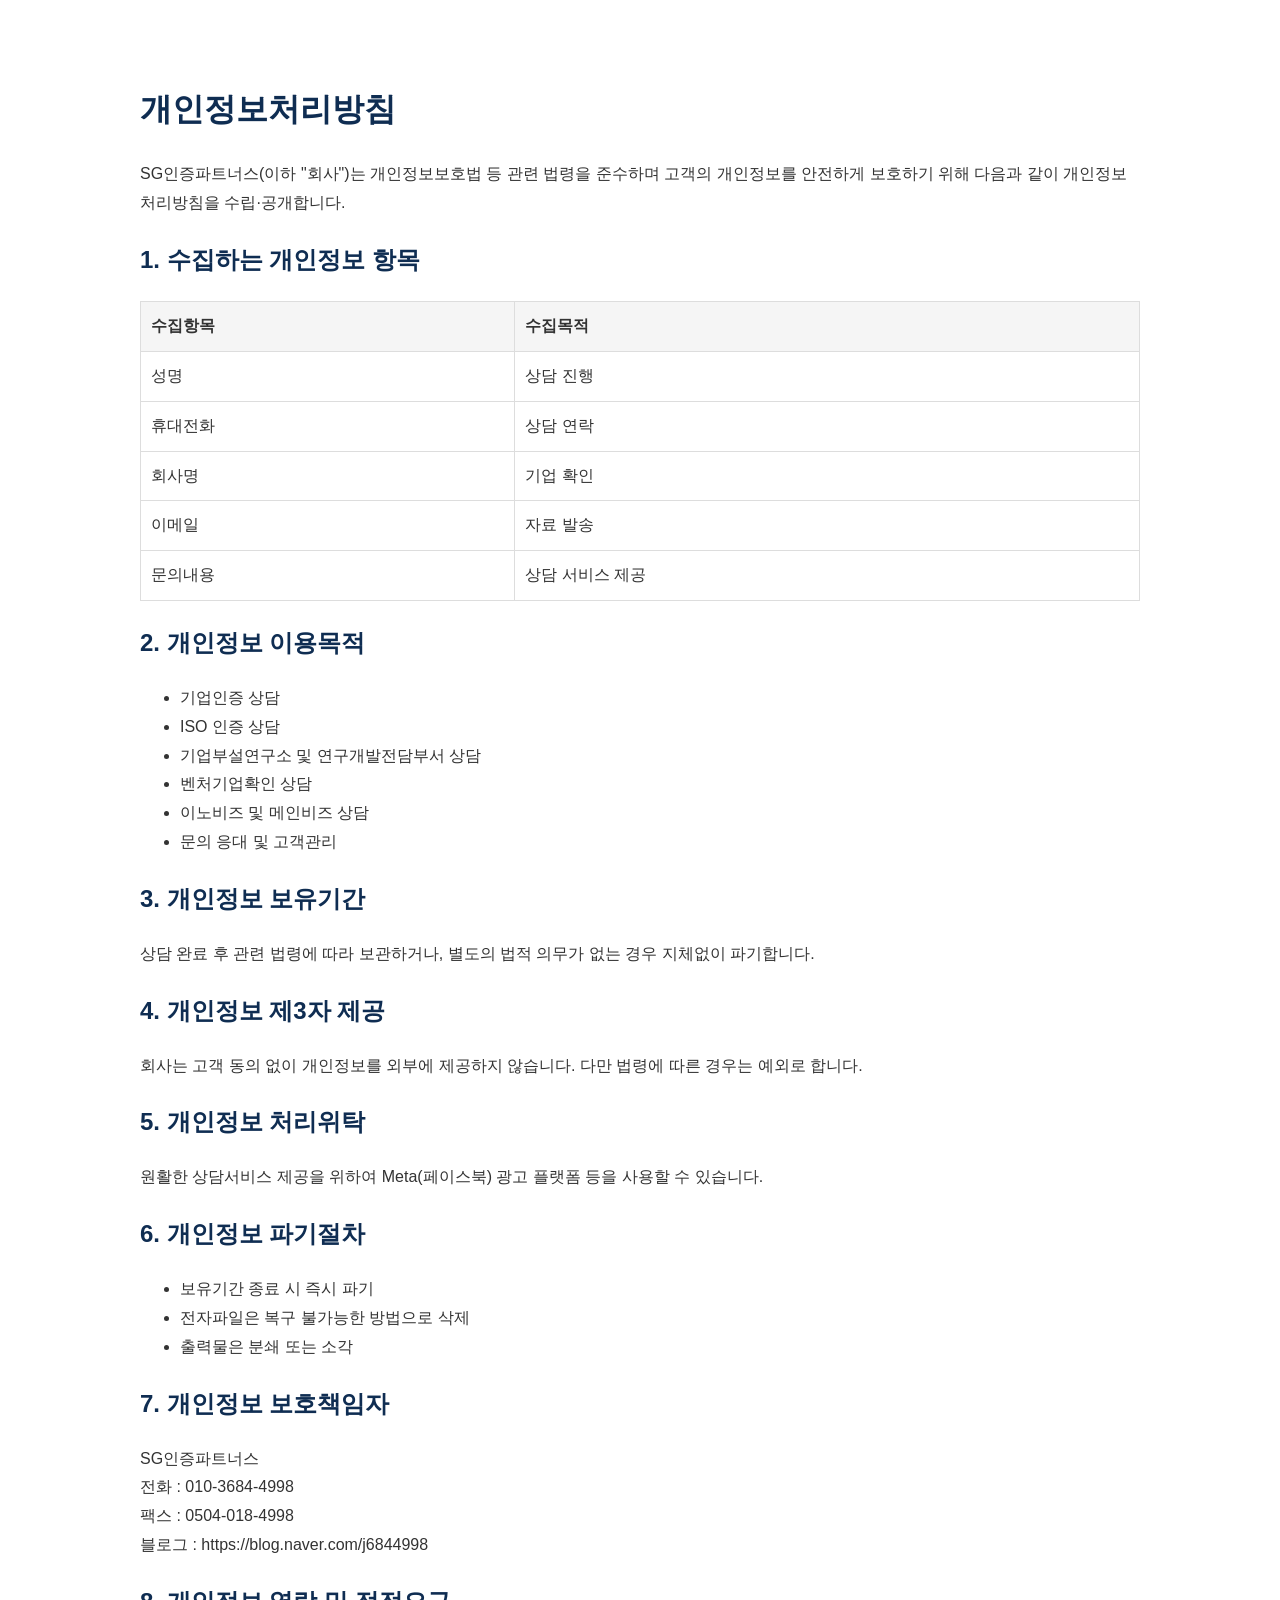
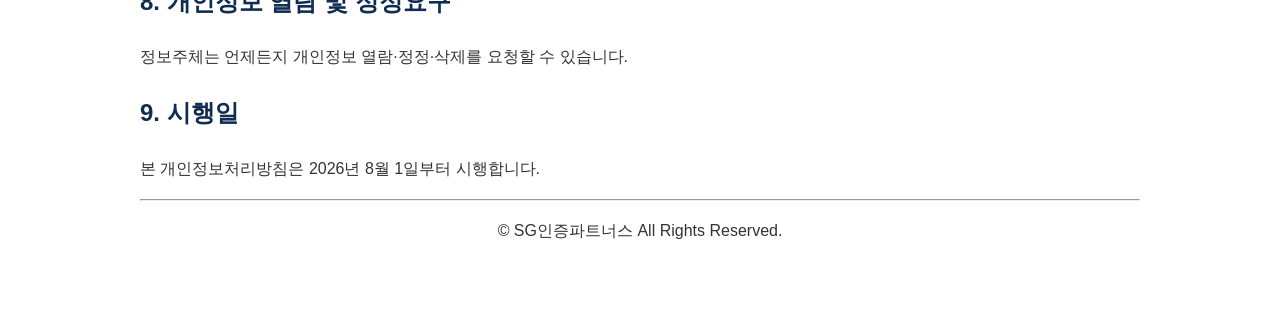
==== privacy.html @ 918ee55e "Add privacy policy page This file outlines the privacy policy of SG인증파트너스, detailing the collection," ====
<!DOCTYPE html>
<html lang="ko">
<head>
<meta charset="UTF-8">
<meta name="viewport" content="width=device-width, initial-scale=1.0">
<title>개인정보처리방침 | SG인증파트너스</title>
<style>
body{
font-family:'Pretendard','Noto Sans KR',sans-serif;
max-width:1000px;
margin:40px auto;
padding:20px;
line-height:1.8;
color:#333;
}
h1,h2{
color:#0F2D52;
}
table{
width:100%;
border-collapse:collapse;
margin:20px 0;
}
table,th,td{
border:1px solid #ddd;
}
th,td{
padding:10px;
text-align:left;
}
th{
background:#f5f5f5;
}
</style>
</head>

<body>

<h1>개인정보처리방침</h1>

<p>SG인증파트너스(이하 "회사")는 개인정보보호법 등 관련 법령을 준수하며 고객의 개인정보를 안전하게 보호하기 위해 다음과 같이 개인정보처리방침을 수립·공개합니다.</p>

<h2>1. 수집하는 개인정보 항목</h2>

<table>
<tr>
<th>수집항목</th>
<th>수집목적</th>
</tr>

<tr>
<td>성명</td>
<td>상담 진행</td>
</tr>

<tr>
<td>휴대전화</td>
<td>상담 연락</td>
</tr>

<tr>
<td>회사명</td>
<td>기업 확인</td>
</tr>

<tr>
<td>이메일</td>
<td>자료 발송</td>
</tr>

<tr>
<td>문의내용</td>
<td>상담 서비스 제공</td>
</tr>

</table>

<h2>2. 개인정보 이용목적</h2>

<ul>
<li>기업인증 상담</li>
<li>ISO 인증 상담</li>
<li>기업부설연구소 및 연구개발전담부서 상담</li>
<li>벤처기업확인 상담</li>
<li>이노비즈 및 메인비즈 상담</li>
<li>문의 응대 및 고객관리</li>
</ul>

<h2>3. 개인정보 보유기간</h2>

<p>
상담 완료 후 관련 법령에 따라 보관하거나,
별도의 법적 의무가 없는 경우 지체없이 파기합니다.
</p>

<h2>4. 개인정보 제3자 제공</h2>

<p>
회사는 고객 동의 없이 개인정보를 외부에 제공하지 않습니다.
다만 법령에 따른 경우는 예외로 합니다.
</p>

<h2>5. 개인정보 처리위탁</h2>

<p>
원활한 상담서비스 제공을 위하여 Meta(페이스북) 광고 플랫폼 등을 사용할 수 있습니다.
</p>

<h2>6. 개인정보 파기절차</h2>

<ul>
<li>보유기간 종료 시 즉시 파기</li>
<li>전자파일은 복구 불가능한 방법으로 삭제</li>
<li>출력물은 분쇄 또는 소각</li>
</ul>

<h2>7. 개인정보 보호책임자</h2>

<p>

SG인증파트너스<br>
전화 : 010-3684-4998<br>
팩스 : 0504-018-4998<br>
블로그 : https://blog.naver.com/j6844998

</p>

<h2>8. 개인정보 열람 및 정정요구</h2>

<p>
정보주체는 언제든지 개인정보 열람·정정·삭제를 요청할 수 있습니다.
</p>

<h2>9. 시행일</h2>

<p>
본 개인정보처리방침은 2026년 8월 1일부터 시행합니다.
</p>

<hr>

<p style="text-align:center;">
© SG인증파트너스 All Rights Reserved.
</p>

</body>
</html>
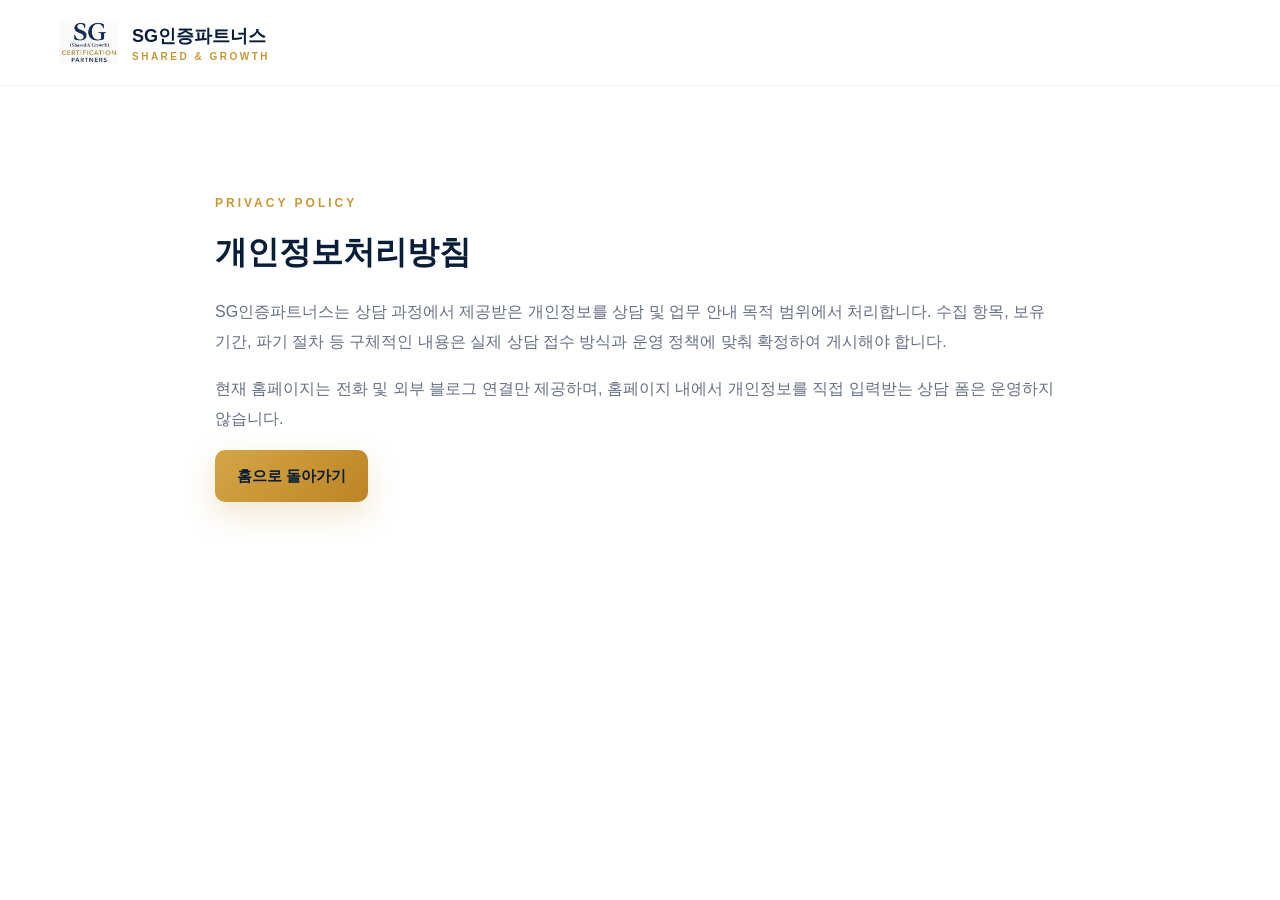
==== commit 66e3c14a: "Add files via upload" ====
--- a/privacy.html
+++ b/privacy.html
@@ -1,147 +1 @@
-<!DOCTYPE html>
-<html lang="ko">
-<head>
-<meta charset="UTF-8">
-<meta name="viewport" content="width=device-width, initial-scale=1.0">
-<title>개인정보처리방침 | SG인증파트너스</title>
-<style>
-body{
-font-family:'Pretendard','Noto Sans KR',sans-serif;
-max-width:1000px;
-margin:40px auto;
-padding:20px;
-line-height:1.8;
-color:#333;
-}
-h1,h2{
-color:#0F2D52;
-}
-table{
-width:100%;
-border-collapse:collapse;
-margin:20px 0;
-}
-table,th,td{
-border:1px solid #ddd;
-}
-th,td{
-padding:10px;
-text-align:left;
-}
-th{
-background:#f5f5f5;
-}
-</style>
-</head>
-
-<body>
-
-<h1>개인정보처리방침</h1>
-
-<p>SG인증파트너스(이하 "회사")는 개인정보보호법 등 관련 법령을 준수하며 고객의 개인정보를 안전하게 보호하기 위해 다음과 같이 개인정보처리방침을 수립·공개합니다.</p>
-
-<h2>1. 수집하는 개인정보 항목</h2>
-
-<table>
-<tr>
-<th>수집항목</th>
-<th>수집목적</th>
-</tr>
-
-<tr>
-<td>성명</td>
-<td>상담 진행</td>
-</tr>
-
-<tr>
-<td>휴대전화</td>
-<td>상담 연락</td>
-</tr>
-
-<tr>
-<td>회사명</td>
-<td>기업 확인</td>
-</tr>
-
-<tr>
-<td>이메일</td>
-<td>자료 발송</td>
-</tr>
-
-<tr>
-<td>문의내용</td>
-<td>상담 서비스 제공</td>
-</tr>
-
-</table>
-
-<h2>2. 개인정보 이용목적</h2>
-
-<ul>
-<li>기업인증 상담</li>
-<li>ISO 인증 상담</li>
-<li>기업부설연구소 및 연구개발전담부서 상담</li>
-<li>벤처기업확인 상담</li>
-<li>이노비즈 및 메인비즈 상담</li>
-<li>문의 응대 및 고객관리</li>
-</ul>
-
-<h2>3. 개인정보 보유기간</h2>
-
-<p>
-상담 완료 후 관련 법령에 따라 보관하거나,
-별도의 법적 의무가 없는 경우 지체없이 파기합니다.
-</p>
-
-<h2>4. 개인정보 제3자 제공</h2>
-
-<p>
-회사는 고객 동의 없이 개인정보를 외부에 제공하지 않습니다.
-다만 법령에 따른 경우는 예외로 합니다.
-</p>
-
-<h2>5. 개인정보 처리위탁</h2>
-
-<p>
-원활한 상담서비스 제공을 위하여 Meta(페이스북) 광고 플랫폼 등을 사용할 수 있습니다.
-</p>
-
-<h2>6. 개인정보 파기절차</h2>
-
-<ul>
-<li>보유기간 종료 시 즉시 파기</li>
-<li>전자파일은 복구 불가능한 방법으로 삭제</li>
-<li>출력물은 분쇄 또는 소각</li>
-</ul>
-
-<h2>7. 개인정보 보호책임자</h2>
-
-<p>
-
-SG인증파트너스<br>
-전화 : 010-3684-4998<br>
-팩스 : 0504-018-4998<br>
-블로그 : https://blog.naver.com/j6844998
-
-</p>
-
-<h2>8. 개인정보 열람 및 정정요구</h2>
-
-<p>
-정보주체는 언제든지 개인정보 열람·정정·삭제를 요청할 수 있습니다.
-</p>
-
-<h2>9. 시행일</h2>
-
-<p>
-본 개인정보처리방침은 2026년 8월 1일부터 시행합니다.
-</p>
-
-<hr>
-
-<p style="text-align:center;">
-© SG인증파트너스 All Rights Reserved.
-</p>
-
-</body>
-</html>
+<!doctype html><html lang="ko"><head><meta charset="utf-8"><meta name="viewport" content="width=device-width,initial-scale=1"><title>개인정보처리방침 | SG인증파트너스</title><link rel="stylesheet" href="assets/style.css"></head><body><header class="site-header"><div class="container nav-wrap"><a class="logo" href="index.html"><img src="assets/sg-logo.webp" alt="SG"><span><b>SG인증파트너스</b><small>SHARED &amp; GROWTH</small></span></a></div></header><main class="section"><div class="container" style="max-width:850px"><p class="eyebrow navy">PRIVACY POLICY</p><h1 style="color:#071d38">개인정보처리방침</h1><p style="line-height:1.9;color:#667085">SG인증파트너스는 상담 과정에서 제공받은 개인정보를 상담 및 업무 안내 목적 범위에서 처리합니다. 수집 항목, 보유 기간, 파기 절차 등 구체적인 내용은 실제 상담 접수 방식과 운영 정책에 맞춰 확정하여 게시해야 합니다.</p><p style="line-height:1.9;color:#667085">현재 홈페이지는 전화 및 외부 블로그 연결만 제공하며, 홈페이지 내에서 개인정보를 직접 입력받는 상담 폼은 운영하지 않습니다.</p><a class="btn gold" href="index.html">홈으로 돌아가기</a></div></main></body></html>
--- a/assets/style.css
+++ b/assets/style.css
@@ -0,0 +1,5 @@
+
+:root{--navy:#071d38;--navy2:#102f55;--gold:#c99835;--gold2:#e3bf72;--cream:#f8f4eb;--ink:#16243a;--muted:#667085;--line:#e5e9ef;--white:#fff;--shadow:0 24px 70px rgba(7,29,56,.12)}
+*{box-sizing:border-box}html{scroll-behavior:smooth}body{margin:0;font-family:"Noto Sans KR",sans-serif;color:var(--ink);background:#fff;word-break:keep-all}a{color:inherit}.container{width:min(1160px,calc(100% - 40px));margin:auto}.skip{position:absolute;left:-9999px}.skip:focus{left:10px;top:10px;z-index:999;background:#fff;padding:10px}.site-header{height:86px;background:rgba(255,255,255,.94);border-bottom:1px solid #edf0f4;position:sticky;top:0;z-index:90;backdrop-filter:blur(15px)}.nav-wrap{height:100%;display:flex;align-items:center;justify-content:space-between}.logo{display:flex;align-items:center;gap:14px;text-decoration:none}.logo img{width:58px;height:49px;object-fit:contain}.logo span{display:flex;flex-direction:column}.logo b{font-size:18px;color:var(--navy)}.logo small{font-size:10px;letter-spacing:2.5px;color:var(--gold);font-weight:800;margin-top:3px}.nav{display:flex;align-items:center;gap:32px}.nav a{text-decoration:none;font-size:15px;font-weight:700;color:#2e3a4d}.nav a:hover{color:var(--gold)}.nav .nav-cta{background:var(--navy);color:#fff;padding:14px 20px;border-radius:12px}.menu-btn{display:none;background:none;border:0;padding:5px}.menu-btn span{display:block;width:24px;height:2px;background:var(--navy);margin:5px}.hero{position:relative;overflow:hidden;background:linear-gradient(120deg,#061a34 0%,#0c2d55 58%,#173e6b 100%);color:#fff;padding:94px 0 88px}.hero:before{content:"";position:absolute;inset:0;background-image:linear-gradient(rgba(255,255,255,.035) 1px,transparent 1px),linear-gradient(90deg,rgba(255,255,255,.035) 1px,transparent 1px);background-size:52px 52px;mask-image:linear-gradient(to right,#000,transparent 80%)}.hero-glow{position:absolute;border-radius:50%;filter:blur(4px)}.hero-glow-a{width:440px;height:440px;background:rgba(201,152,53,.12);right:-120px;top:-120px}.hero-glow-b{width:260px;height:260px;background:rgba(75,132,190,.12);left:-100px;bottom:-100px}.hero-grid{position:relative;display:grid;grid-template-columns:1.18fr .82fr;gap:74px;align-items:center}.eyebrow{font-size:12px;letter-spacing:3px;font-weight:900;color:var(--gold2);margin:0 0 20px}.eyebrow.navy{color:var(--gold)}.hero h1{font-size:clamp(48px,5.4vw,76px);line-height:1.13;letter-spacing:-3px;margin:0 0 26px;font-weight:900}.hero h1 em{font-style:normal;color:#e7c477}.lead{font-size:18px;line-height:1.9;color:#d7e0eb;max-width:690px;margin:0 0 34px}.hero-actions{display:flex;gap:12px;flex-wrap:wrap}.btn{display:inline-flex;align-items:center;justify-content:center;min-height:52px;padding:0 22px;border-radius:10px;text-decoration:none;font-weight:800;font-size:15px;transition:.25s}.btn.gold{background:linear-gradient(135deg,#d5a646,#bd8424);color:#071d38;box-shadow:0 12px 30px rgba(201,152,53,.24)}.btn.gold:hover{transform:translateY(-2px)}.btn.line{border:1px solid rgba(255,255,255,.3);color:#fff}.hero-points{display:grid;grid-template-columns:repeat(3,1fr);gap:14px;margin-top:38px;padding-top:24px;border-top:1px solid rgba(255,255,255,.16)}.hero-points span{font-size:13px;color:#dce5ef}.hero-points span:before{content:"•";color:var(--gold2);margin-right:8px}.strategy-card{background:linear-gradient(160deg,rgba(255,255,255,.14),rgba(255,255,255,.08));border:1px solid rgba(255,255,255,.2);border-radius:26px;padding:32px;box-shadow:0 30px 80px rgba(0,0,0,.22);backdrop-filter:blur(12px)}.card-top span{display:block;font-size:11px;letter-spacing:2.5px;color:var(--gold2);font-weight:900}.card-top b{display:block;font-size:25px;margin-top:12px}.map-steps{margin-top:25px;display:grid;gap:12px}.map-steps>div{display:flex;gap:15px;align-items:center;background:rgba(255,255,255,.095);padding:15px;border-radius:14px}.map-steps i{font-style:normal;width:38px;height:38px;border-radius:50%;display:grid;place-items:center;background:var(--gold);color:var(--navy);font-weight:900;font-size:12px;flex:none}.map-steps span{display:flex;flex-direction:column}.map-steps b{font-size:15px}.map-steps small{color:#c9d4e1;margin-top:4px}.card-note{display:flex;justify-content:space-between;align-items:center;border-top:1px solid rgba(255,255,255,.15);margin-top:22px;padding-top:18px}.card-note span{font-size:10px;letter-spacing:2px;color:var(--gold2)}.card-note strong{font-size:13px}.intro-strip{border-bottom:1px solid var(--line);background:#fff}.strip-grid{display:grid;grid-template-columns:repeat(4,1fr)}.strip-grid>div{padding:25px 22px;display:flex;gap:17px;align-items:center;border-right:1px solid var(--line)}.strip-grid>div:first-child{border-left:1px solid var(--line)}.strip-grid b{color:var(--gold);font-family:"Playfair Display",serif;font-size:19px}.strip-grid span{font-weight:800}.strip-grid small{display:block;color:var(--muted);font-size:12px;font-weight:500;margin-top:4px}.section{padding:110px 0}.about{background:#fbfaf7}.about-grid{display:grid;grid-template-columns:.82fr 1.18fr;gap:90px;align-items:center}.portrait{position:relative;max-width:430px}.portrait-frame{background:#dfe4e9;border-radius:26px 26px 8px 8px;overflow:hidden;box-shadow:var(--shadow)}.portrait-frame img{width:100%;display:block}.portrait:before{content:"";position:absolute;width:160px;height:160px;border:1px solid var(--gold);border-radius:50%;left:-55px;top:-45px;z-index:0}.portrait-frame{position:relative;z-index:1}.portrait-label{position:absolute;z-index:2;right:-32px;bottom:28px;background:var(--navy);color:#fff;padding:18px 26px;border-radius:12px;box-shadow:0 18px 45px rgba(7,29,56,.25)}.portrait-label span{display:block;font-size:11px;color:var(--gold2);letter-spacing:1px}.portrait-label b{font-size:20px}.about-copy h2,.section-head h2,.roadmap h2,.contact h2{font-size:clamp(34px,4vw,52px);line-height:1.3;letter-spacing:-2px;margin:0 0 25px;color:var(--navy)}.about-copy>p:not(.eyebrow){font-size:17px;line-height:2;color:#526071}.about-copy blockquote{margin:30px 0;padding:22px 0 22px 24px;border-left:3px solid var(--gold);font-size:24px;color:var(--navy);font-weight:800}.signature{display:flex;flex-direction:column}.signature b{color:var(--gold);letter-spacing:2px}.signature span{margin-top:5px;color:var(--muted);font-size:14px}.services{background:#fff}.section-head{display:flex;justify-content:space-between;align-items:end;margin-bottom:48px}.section-head>p{max-width:500px;color:var(--muted);line-height:1.8}.service-grid{display:grid;grid-template-columns:repeat(3,1fr);gap:18px}.service-card{border:1px solid var(--line);padding:32px;border-radius:18px;min-height:270px;transition:.28s;background:#fff}.service-card:hover{transform:translateY(-7px);box-shadow:var(--shadow);border-color:transparent}.service-card>span{display:inline-grid;place-items:center;width:38px;height:38px;border-radius:50%;background:var(--cream);color:var(--gold);font-weight:900;font-size:12px}.service-card h3{font-size:22px;color:var(--navy);margin:22px 0 12px}.service-card p{color:var(--muted);line-height:1.8;font-size:14px}.service-card b{display:block;margin-top:22px;padding-top:18px;border-top:1px solid var(--line);font-size:13px;color:#455468}.roadmap{background:var(--cream)}.roadmap-box{background:linear-gradient(120deg,#071d38,#123d6b);border-radius:28px;color:#fff;padding:58px;box-shadow:var(--shadow)}.roadmap-box{display:grid;grid-template-columns:.78fr 1.22fr;gap:55px;align-items:center}.roadmap-box h2{color:#fff;font-size:43px}.roadmap-copy>p:last-child{color:#d1dae6;line-height:1.8}.roadmap-flow{display:grid;grid-template-columns:1fr auto 1fr auto 1fr auto 1fr;gap:9px;align-items:center}.roadmap-flow>div{min-height:155px;background:rgba(255,255,255,.1);border:1px solid rgba(255,255,255,.14);border-radius:15px;padding:20px;display:flex;flex-direction:column}.roadmap-flow>span{color:var(--gold2);font-weight:900}.roadmap-flow i{font-style:normal;color:var(--gold2);font-size:12px}.roadmap-flow b{margin-top:22px;font-size:16px}.roadmap-flow small{margin-top:8px;color:#cbd6e2;line-height:1.5}.process{background:#fff}.process-grid{display:grid;grid-template-columns:repeat(5,1fr);border-top:1px solid var(--line);border-bottom:1px solid var(--line)}.process-grid>div{padding:35px 24px;border-right:1px solid var(--line)}.process-grid>div:first-child{border-left:1px solid var(--line)}.process-grid i{font-style:normal;color:var(--gold);font-weight:900}.process-grid h3{font-size:19px;color:var(--navy);margin:20px 0 10px}.process-grid p{font-size:14px;color:var(--muted);line-height:1.7}.contact{padding-top:30px}.contact-box{background:linear-gradient(120deg,#0a2443,#173f6b);border-radius:28px;padding:58px;color:#fff;display:flex;align-items:center;justify-content:space-between;box-shadow:var(--shadow)}.contact-box h2{color:#fff;margin-bottom:16px}.contact-box p{color:#d6e0eb}.contact-actions{display:flex;flex-direction:column;gap:10px;min-width:260px}.btn.light{background:#fff;color:var(--navy)}.contact-actions small{text-align:center;color:#c8d4df}.footer-grid{display:flex;justify-content:space-between;padding:45px 0}footer{background:#06182f;color:#c9d3df;margin-top:80px}.footer-brand{display:flex;align-items:center;gap:15px}.footer-brand img{width:65px;background:#fff;border-radius:8px;padding:5px}.footer-brand div{display:flex;flex-direction:column}.footer-brand b{color:#fff}.footer-brand span{font-size:10px;letter-spacing:2px;color:var(--gold2);margin-top:5px}footer p{margin:4px 0;font-size:13px}footer a{font-size:13px;color:#fff}.copyright{padding:20px 0;border-top:1px solid rgba(255,255,255,.1);font-size:12px}.floating-call{position:fixed;right:24px;bottom:24px;width:58px;height:58px;border-radius:50%;background:var(--gold);color:var(--navy);display:grid;place-items:center;text-decoration:none;font-size:24px;font-weight:900;box-shadow:0 15px 35px rgba(0,0,0,.23);z-index:50}.reveal{opacity:0;transform:translateY(24px);transition:.7s ease}.reveal.show{opacity:1;transform:none}.delay-1{transition-delay:.12s}.delay-2{transition-delay:.24s}
+@media(max-width:960px){.nav{position:absolute;left:0;right:0;top:86px;background:#fff;padding:20px;display:none;flex-direction:column;box-shadow:0 18px 30px rgba(0,0,0,.08)}.nav.open{display:flex}.menu-btn{display:block}.hero-grid,.about-grid,.roadmap-box{grid-template-columns:1fr}.strategy-card{max-width:630px}.strip-grid{grid-template-columns:repeat(2,1fr)}.service-grid{grid-template-columns:repeat(2,1fr)}.roadmap-flow{grid-template-columns:1fr 1fr}.roadmap-flow>span{display:none}.process-grid{grid-template-columns:repeat(2,1fr)}.contact-box{align-items:flex-start;gap:30px;flex-direction:column}}
+@media(max-width:620px){.container{width:min(100% - 28px,1160px)}.site-header{height:74px}.logo img{width:46px;height:40px}.logo b{font-size:15px}.logo small{font-size:8px}.nav{top:74px}.hero{padding:65px 0}.hero h1{font-size:43px;letter-spacing:-2px}.lead{font-size:16px}.hero-points{grid-template-columns:1fr}.strategy-card{padding:22px}.strip-grid,.service-grid,.roadmap-flow,.process-grid{grid-template-columns:1fr}.strip-grid>div{border-left:1px solid var(--line)}.section{padding:78px 0}.about-grid{gap:50px}.portrait-label{right:10px}.section-head{display:block}.roadmap-box,.contact-box{padding:32px 23px}.roadmap-box h2{font-size:34px}.process-grid>div{border-left:1px solid var(--line)}.footer-grid{flex-direction:column;gap:25px}.contact-actions{width:100%;min-width:0}.hero-actions .btn{width:100%}}
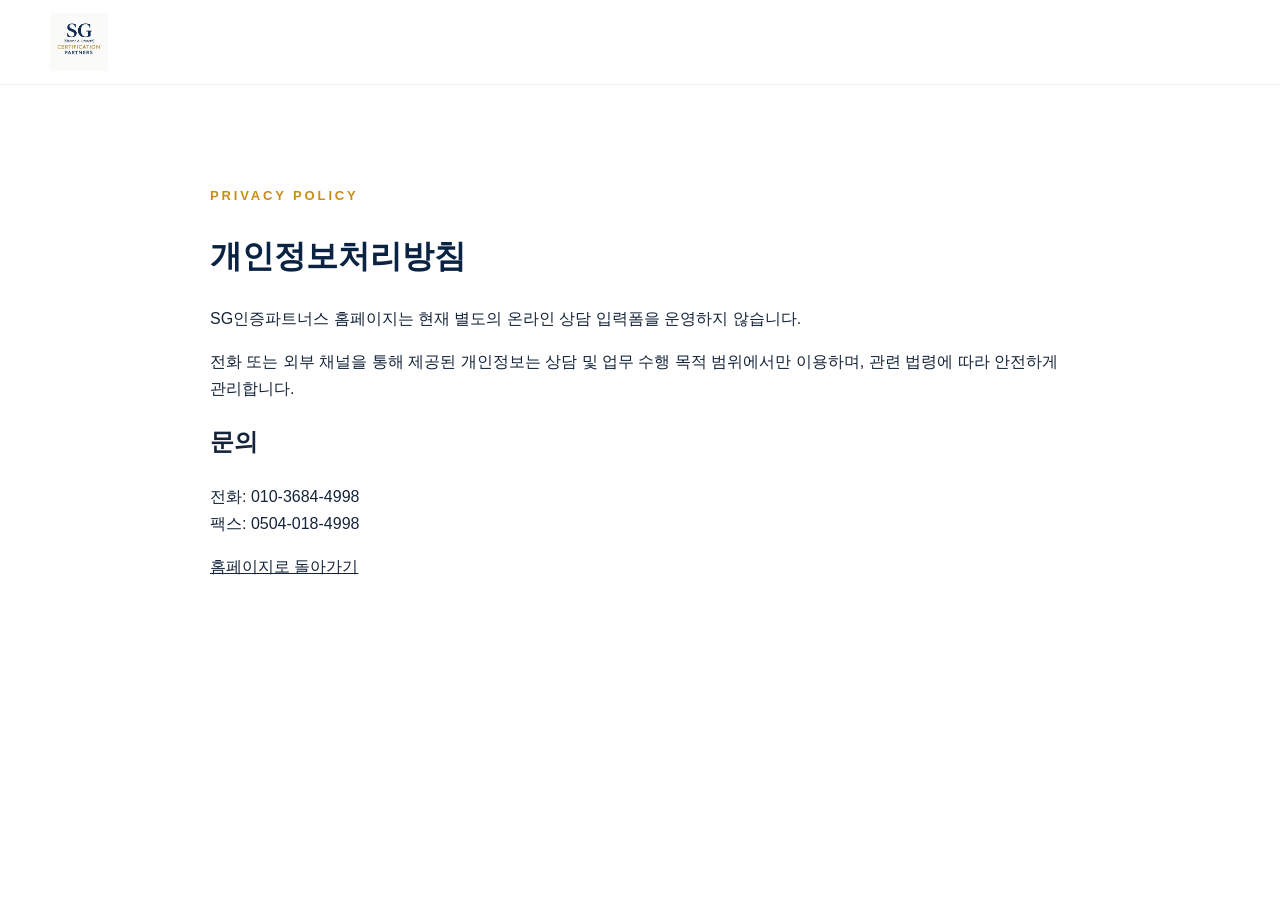
==== commit 8cf0673b: "Add files via upload" ====
--- a/privacy.html
+++ b/privacy.html
@@ -1 +1,27 @@
-<!doctype html><html lang="ko"><head><meta charset="utf-8"><meta name="viewport" content="width=device-width,initial-scale=1"><title>개인정보처리방침 | SG인증파트너스</title><link rel="stylesheet" href="assets/style.css"></head><body><header class="site-header"><div class="container nav-wrap"><a class="logo" href="index.html"><img src="assets/sg-logo.webp" alt="SG"><span><b>SG인증파트너스</b><small>SHARED &amp; GROWTH</small></span></a></div></header><main class="section"><div class="container" style="max-width:850px"><p class="eyebrow navy">PRIVACY POLICY</p><h1 style="color:#071d38">개인정보처리방침</h1><p style="line-height:1.9;color:#667085">SG인증파트너스는 상담 과정에서 제공받은 개인정보를 상담 및 업무 안내 목적 범위에서 처리합니다. 수집 항목, 보유 기간, 파기 절차 등 구체적인 내용은 실제 상담 접수 방식과 운영 정책에 맞춰 확정하여 게시해야 합니다.</p><p style="line-height:1.9;color:#667085">현재 홈페이지는 전화 및 외부 블로그 연결만 제공하며, 홈페이지 내에서 개인정보를 직접 입력받는 상담 폼은 운영하지 않습니다.</p><a class="btn gold" href="index.html">홈으로 돌아가기</a></div></main></body></html>+<!doctype html>
+<html lang="ko">
+<head>
+  <meta charset="utf-8">
+  <meta name="viewport" content="width=device-width, initial-scale=1">
+  <title>개인정보처리방침 | SG인증파트너스</title>
+  <link rel="stylesheet" href="assets/style.css">
+</head>
+<body>
+  <header class="site-header">
+    <div class="container header-inner">
+      <a class="brand" href="index.html"><img src="assets/sg-logo.webp" alt="SG인증파트너스"></a>
+    </div>
+  </header>
+  <main class="section">
+    <div class="container" style="max-width:860px">
+      <p class="eyebrow dark">PRIVACY POLICY</p>
+      <h1 style="color:#0b2342">개인정보처리방침</h1>
+      <p>SG인증파트너스 홈페이지는 현재 별도의 온라인 상담 입력폼을 운영하지 않습니다.</p>
+      <p>전화 또는 외부 채널을 통해 제공된 개인정보는 상담 및 업무 수행 목적 범위에서만 이용하며, 관련 법령에 따라 안전하게 관리합니다.</p>
+      <h2>문의</h2>
+      <p>전화: 010-3684-4998<br>팩스: 0504-018-4998</p>
+      <p><a href="index.html">홈페이지로 돌아가기</a></p>
+    </div>
+  </main>
+</body>
+</html>
--- a/assets/style.css
+++ b/assets/style.css
@@ -1,5 +1,160 @@
-
-:root{--navy:#071d38;--navy2:#102f55;--gold:#c99835;--gold2:#e3bf72;--cream:#f8f4eb;--ink:#16243a;--muted:#667085;--line:#e5e9ef;--white:#fff;--shadow:0 24px 70px rgba(7,29,56,.12)}
-*{box-sizing:border-box}html{scroll-behavior:smooth}body{margin:0;font-family:"Noto Sans KR",sans-serif;color:var(--ink);background:#fff;word-break:keep-all}a{color:inherit}.container{width:min(1160px,calc(100% - 40px));margin:auto}.skip{position:absolute;left:-9999px}.skip:focus{left:10px;top:10px;z-index:999;background:#fff;padding:10px}.site-header{height:86px;background:rgba(255,255,255,.94);border-bottom:1px solid #edf0f4;position:sticky;top:0;z-index:90;backdrop-filter:blur(15px)}.nav-wrap{height:100%;display:flex;align-items:center;justify-content:space-between}.logo{display:flex;align-items:center;gap:14px;text-decoration:none}.logo img{width:58px;height:49px;object-fit:contain}.logo span{display:flex;flex-direction:column}.logo b{font-size:18px;color:var(--navy)}.logo small{font-size:10px;letter-spacing:2.5px;color:var(--gold);font-weight:800;margin-top:3px}.nav{display:flex;align-items:center;gap:32px}.nav a{text-decoration:none;font-size:15px;font-weight:700;color:#2e3a4d}.nav a:hover{color:var(--gold)}.nav .nav-cta{background:var(--navy);color:#fff;padding:14px 20px;border-radius:12px}.menu-btn{display:none;background:none;border:0;padding:5px}.menu-btn span{display:block;width:24px;height:2px;background:var(--navy);margin:5px}.hero{position:relative;overflow:hidden;background:linear-gradient(120deg,#061a34 0%,#0c2d55 58%,#173e6b 100%);color:#fff;padding:94px 0 88px}.hero:before{content:"";position:absolute;inset:0;background-image:linear-gradient(rgba(255,255,255,.035) 1px,transparent 1px),linear-gradient(90deg,rgba(255,255,255,.035) 1px,transparent 1px);background-size:52px 52px;mask-image:linear-gradient(to right,#000,transparent 80%)}.hero-glow{position:absolute;border-radius:50%;filter:blur(4px)}.hero-glow-a{width:440px;height:440px;background:rgba(201,152,53,.12);right:-120px;top:-120px}.hero-glow-b{width:260px;height:260px;background:rgba(75,132,190,.12);left:-100px;bottom:-100px}.hero-grid{position:relative;display:grid;grid-template-columns:1.18fr .82fr;gap:74px;align-items:center}.eyebrow{font-size:12px;letter-spacing:3px;font-weight:900;color:var(--gold2);margin:0 0 20px}.eyebrow.navy{color:var(--gold)}.hero h1{font-size:clamp(48px,5.4vw,76px);line-height:1.13;letter-spacing:-3px;margin:0 0 26px;font-weight:900}.hero h1 em{font-style:normal;color:#e7c477}.lead{font-size:18px;line-height:1.9;color:#d7e0eb;max-width:690px;margin:0 0 34px}.hero-actions{display:flex;gap:12px;flex-wrap:wrap}.btn{display:inline-flex;align-items:center;justify-content:center;min-height:52px;padding:0 22px;border-radius:10px;text-decoration:none;font-weight:800;font-size:15px;transition:.25s}.btn.gold{background:linear-gradient(135deg,#d5a646,#bd8424);color:#071d38;box-shadow:0 12px 30px rgba(201,152,53,.24)}.btn.gold:hover{transform:translateY(-2px)}.btn.line{border:1px solid rgba(255,255,255,.3);color:#fff}.hero-points{display:grid;grid-template-columns:repeat(3,1fr);gap:14px;margin-top:38px;padding-top:24px;border-top:1px solid rgba(255,255,255,.16)}.hero-points span{font-size:13px;color:#dce5ef}.hero-points span:before{content:"•";color:var(--gold2);margin-right:8px}.strategy-card{background:linear-gradient(160deg,rgba(255,255,255,.14),rgba(255,255,255,.08));border:1px solid rgba(255,255,255,.2);border-radius:26px;padding:32px;box-shadow:0 30px 80px rgba(0,0,0,.22);backdrop-filter:blur(12px)}.card-top span{display:block;font-size:11px;letter-spacing:2.5px;color:var(--gold2);font-weight:900}.card-top b{display:block;font-size:25px;margin-top:12px}.map-steps{margin-top:25px;display:grid;gap:12px}.map-steps>div{display:flex;gap:15px;align-items:center;background:rgba(255,255,255,.095);padding:15px;border-radius:14px}.map-steps i{font-style:normal;width:38px;height:38px;border-radius:50%;display:grid;place-items:center;background:var(--gold);color:var(--navy);font-weight:900;font-size:12px;flex:none}.map-steps span{display:flex;flex-direction:column}.map-steps b{font-size:15px}.map-steps small{color:#c9d4e1;margin-top:4px}.card-note{display:flex;justify-content:space-between;align-items:center;border-top:1px solid rgba(255,255,255,.15);margin-top:22px;padding-top:18px}.card-note span{font-size:10px;letter-spacing:2px;color:var(--gold2)}.card-note strong{font-size:13px}.intro-strip{border-bottom:1px solid var(--line);background:#fff}.strip-grid{display:grid;grid-template-columns:repeat(4,1fr)}.strip-grid>div{padding:25px 22px;display:flex;gap:17px;align-items:center;border-right:1px solid var(--line)}.strip-grid>div:first-child{border-left:1px solid var(--line)}.strip-grid b{color:var(--gold);font-family:"Playfair Display",serif;font-size:19px}.strip-grid span{font-weight:800}.strip-grid small{display:block;color:var(--muted);font-size:12px;font-weight:500;margin-top:4px}.section{padding:110px 0}.about{background:#fbfaf7}.about-grid{display:grid;grid-template-columns:.82fr 1.18fr;gap:90px;align-items:center}.portrait{position:relative;max-width:430px}.portrait-frame{background:#dfe4e9;border-radius:26px 26px 8px 8px;overflow:hidden;box-shadow:var(--shadow)}.portrait-frame img{width:100%;display:block}.portrait:before{content:"";position:absolute;width:160px;height:160px;border:1px solid var(--gold);border-radius:50%;left:-55px;top:-45px;z-index:0}.portrait-frame{position:relative;z-index:1}.portrait-label{position:absolute;z-index:2;right:-32px;bottom:28px;background:var(--navy);color:#fff;padding:18px 26px;border-radius:12px;box-shadow:0 18px 45px rgba(7,29,56,.25)}.portrait-label span{display:block;font-size:11px;color:var(--gold2);letter-spacing:1px}.portrait-label b{font-size:20px}.about-copy h2,.section-head h2,.roadmap h2,.contact h2{font-size:clamp(34px,4vw,52px);line-height:1.3;letter-spacing:-2px;margin:0 0 25px;color:var(--navy)}.about-copy>p:not(.eyebrow){font-size:17px;line-height:2;color:#526071}.about-copy blockquote{margin:30px 0;padding:22px 0 22px 24px;border-left:3px solid var(--gold);font-size:24px;color:var(--navy);font-weight:800}.signature{display:flex;flex-direction:column}.signature b{color:var(--gold);letter-spacing:2px}.signature span{margin-top:5px;color:var(--muted);font-size:14px}.services{background:#fff}.section-head{display:flex;justify-content:space-between;align-items:end;margin-bottom:48px}.section-head>p{max-width:500px;color:var(--muted);line-height:1.8}.service-grid{display:grid;grid-template-columns:repeat(3,1fr);gap:18px}.service-card{border:1px solid var(--line);padding:32px;border-radius:18px;min-height:270px;transition:.28s;background:#fff}.service-card:hover{transform:translateY(-7px);box-shadow:var(--shadow);border-color:transparent}.service-card>span{display:inline-grid;place-items:center;width:38px;height:38px;border-radius:50%;background:var(--cream);color:var(--gold);font-weight:900;font-size:12px}.service-card h3{font-size:22px;color:var(--navy);margin:22px 0 12px}.service-card p{color:var(--muted);line-height:1.8;font-size:14px}.service-card b{display:block;margin-top:22px;padding-top:18px;border-top:1px solid var(--line);font-size:13px;color:#455468}.roadmap{background:var(--cream)}.roadmap-box{background:linear-gradient(120deg,#071d38,#123d6b);border-radius:28px;color:#fff;padding:58px;box-shadow:var(--shadow)}.roadmap-box{display:grid;grid-template-columns:.78fr 1.22fr;gap:55px;align-items:center}.roadmap-box h2{color:#fff;font-size:43px}.roadmap-copy>p:last-child{color:#d1dae6;line-height:1.8}.roadmap-flow{display:grid;grid-template-columns:1fr auto 1fr auto 1fr auto 1fr;gap:9px;align-items:center}.roadmap-flow>div{min-height:155px;background:rgba(255,255,255,.1);border:1px solid rgba(255,255,255,.14);border-radius:15px;padding:20px;display:flex;flex-direction:column}.roadmap-flow>span{color:var(--gold2);font-weight:900}.roadmap-flow i{font-style:normal;color:var(--gold2);font-size:12px}.roadmap-flow b{margin-top:22px;font-size:16px}.roadmap-flow small{margin-top:8px;color:#cbd6e2;line-height:1.5}.process{background:#fff}.process-grid{display:grid;grid-template-columns:repeat(5,1fr);border-top:1px solid var(--line);border-bottom:1px solid var(--line)}.process-grid>div{padding:35px 24px;border-right:1px solid var(--line)}.process-grid>div:first-child{border-left:1px solid var(--line)}.process-grid i{font-style:normal;color:var(--gold);font-weight:900}.process-grid h3{font-size:19px;color:var(--navy);margin:20px 0 10px}.process-grid p{font-size:14px;color:var(--muted);line-height:1.7}.contact{padding-top:30px}.contact-box{background:linear-gradient(120deg,#0a2443,#173f6b);border-radius:28px;padding:58px;color:#fff;display:flex;align-items:center;justify-content:space-between;box-shadow:var(--shadow)}.contact-box h2{color:#fff;margin-bottom:16px}.contact-box p{color:#d6e0eb}.contact-actions{display:flex;flex-direction:column;gap:10px;min-width:260px}.btn.light{background:#fff;color:var(--navy)}.contact-actions small{text-align:center;color:#c8d4df}.footer-grid{display:flex;justify-content:space-between;padding:45px 0}footer{background:#06182f;color:#c9d3df;margin-top:80px}.footer-brand{display:flex;align-items:center;gap:15px}.footer-brand img{width:65px;background:#fff;border-radius:8px;padding:5px}.footer-brand div{display:flex;flex-direction:column}.footer-brand b{color:#fff}.footer-brand span{font-size:10px;letter-spacing:2px;color:var(--gold2);margin-top:5px}footer p{margin:4px 0;font-size:13px}footer a{font-size:13px;color:#fff}.copyright{padding:20px 0;border-top:1px solid rgba(255,255,255,.1);font-size:12px}.floating-call{position:fixed;right:24px;bottom:24px;width:58px;height:58px;border-radius:50%;background:var(--gold);color:var(--navy);display:grid;place-items:center;text-decoration:none;font-size:24px;font-weight:900;box-shadow:0 15px 35px rgba(0,0,0,.23);z-index:50}.reveal{opacity:0;transform:translateY(24px);transition:.7s ease}.reveal.show{opacity:1;transform:none}.delay-1{transition-delay:.12s}.delay-2{transition-delay:.24s}
-@media(max-width:960px){.nav{position:absolute;left:0;right:0;top:86px;background:#fff;padding:20px;display:none;flex-direction:column;box-shadow:0 18px 30px rgba(0,0,0,.08)}.nav.open{display:flex}.menu-btn{display:block}.hero-grid,.about-grid,.roadmap-box{grid-template-columns:1fr}.strategy-card{max-width:630px}.strip-grid{grid-template-columns:repeat(2,1fr)}.service-grid{grid-template-columns:repeat(2,1fr)}.roadmap-flow{grid-template-columns:1fr 1fr}.roadmap-flow>span{display:none}.process-grid{grid-template-columns:repeat(2,1fr)}.contact-box{align-items:flex-start;gap:30px;flex-direction:column}}
-@media(max-width:620px){.container{width:min(100% - 28px,1160px)}.site-header{height:74px}.logo img{width:46px;height:40px}.logo b{font-size:15px}.logo small{font-size:8px}.nav{top:74px}.hero{padding:65px 0}.hero h1{font-size:43px;letter-spacing:-2px}.lead{font-size:16px}.hero-points{grid-template-columns:1fr}.strategy-card{padding:22px}.strip-grid,.service-grid,.roadmap-flow,.process-grid{grid-template-columns:1fr}.strip-grid>div{border-left:1px solid var(--line)}.section{padding:78px 0}.about-grid{gap:50px}.portrait-label{right:10px}.section-head{display:block}.roadmap-box,.contact-box{padding:32px 23px}.roadmap-box h2{font-size:34px}.process-grid>div{border-left:1px solid var(--line)}.footer-grid{flex-direction:column;gap:25px}.contact-actions{width:100%;min-width:0}.hero-actions .btn{width:100%}}
+:root{
+  --navy:#0b2342;
+  --navy-2:#12375f;
+  --gold:#d5a43b;
+  --gold-soft:#f1dfb1;
+  --cream:#faf8f3;
+  --text:#14243a;
+  --muted:#667085;
+  --line:#e7e9ee;
+  --white:#fff;
+  --shadow:0 22px 55px rgba(11,35,66,.12);
+}
+*{box-sizing:border-box}
+html{scroll-behavior:smooth}
+body{margin:0;font-family:"Noto Sans KR",Arial,sans-serif;color:var(--text);background:#fff;line-height:1.7}
+img{display:block;max-width:100%}
+a{color:inherit}
+.container{width:min(1180px,calc(100% - 40px));margin:0 auto}
+.sr-only{position:absolute;width:1px;height:1px;padding:0;margin:-1px;overflow:hidden;clip:rect(0,0,0,0);white-space:nowrap;border:0}
+.skip-link{position:fixed;left:16px;top:-60px;z-index:999;background:#fff;padding:10px 16px;border-radius:8px}
+.skip-link:focus{top:16px}
+.site-header{position:sticky;top:0;z-index:100;background:rgba(255,255,255,.96);border-bottom:1px solid rgba(11,35,66,.08);backdrop-filter:blur(12px)}
+.header-inner{height:84px;display:flex;align-items:center;justify-content:space-between}
+.brand img{width:190px;height:58px;object-fit:contain;object-position:left center}
+.main-nav{display:flex;align-items:center;gap:34px;font-weight:700;font-size:15px}
+.main-nav a{text-decoration:none}
+.nav-cta{padding:13px 20px;background:var(--navy);color:#fff;border-radius:12px}
+.menu-toggle{display:none;border:0;background:none;padding:8px}
+.menu-toggle span:not(.sr-only){display:block;width:25px;height:2px;margin:5px;background:var(--navy)}
+.hero{position:relative;background:linear-gradient(105deg,#091f3b,#123a66);color:#fff;overflow:hidden}
+.hero-grid-overlay{position:absolute;inset:0;background-image:linear-gradient(rgba(255,255,255,.035) 1px,transparent 1px),linear-gradient(90deg,rgba(255,255,255,.035) 1px,transparent 1px);background-size:52px 52px}
+.hero-orb{position:absolute;border-radius:50%;background:rgba(222,184,98,.11);filter:blur(2px)}
+.hero-orb-one{width:340px;height:340px;right:-100px;top:-90px}
+.hero-orb-two{width:180px;height:180px;left:-70px;bottom:10px;background:rgba(255,255,255,.05)}
+.hero-inner{position:relative;display:grid;grid-template-columns:1.15fr .85fr;gap:70px;align-items:center;padding:88px 0 78px}
+.eyebrow{margin:0 0 22px;color:#e3b757;font-size:13px;font-weight:900;letter-spacing:.22em}
+.eyebrow.dark{color:#c88c18}
+.hero h1{margin:0;font-size:clamp(48px,5.3vw,78px);line-height:1.12;letter-spacing:-.05em}
+.hero h1 span{color:#efc667}
+.hero-description{max-width:690px;margin:28px 0 0;color:#d8e0ea;font-size:18px}
+.hero-actions{display:flex;gap:12px;flex-wrap:wrap;margin-top:34px}
+.button{display:inline-flex;align-items:center;justify-content:center;min-height:52px;padding:0 22px;border-radius:10px;text-decoration:none;font-weight:900;transition:.2s}
+.button:hover{transform:translateY(-2px)}
+.button-gold{background:var(--gold);color:#11243d;box-shadow:0 10px 28px rgba(213,164,59,.25)}
+.button-outline{border:1px solid rgba(255,255,255,.35);color:#fff}
+.button-white{background:#fff;color:var(--navy)}
+.hero-points{display:grid;grid-template-columns:repeat(3,1fr);gap:14px;margin-top:36px;padding-top:24px;border-top:1px solid rgba(255,255,255,.2)}
+.hero-points span{font-size:14px}
+.hero-points span:before{content:"•";color:#edbc52;margin-right:8px}
+.hero-roadmap-card{padding:30px;border:1px solid rgba(255,255,255,.22);background:rgba(255,255,255,.12);border-radius:24px;box-shadow:0 24px 50px rgba(0,0,0,.16);backdrop-filter:blur(8px)}
+.card-kicker{margin:0;color:#edbc52;font-size:12px;font-weight:900;letter-spacing:.18em}
+.hero-roadmap-card h2{margin:10px 0 24px;font-size:26px}
+.hero-roadmap-card ol{padding:0;margin:0;list-style:none;display:grid;gap:12px}
+.hero-roadmap-card li{display:flex;align-items:center;gap:15px;padding:15px;background:rgba(255,255,255,.12);border-radius:14px}
+.hero-roadmap-card li b{display:grid;place-items:center;flex:0 0 38px;height:38px;border-radius:50%;background:var(--gold);color:var(--navy)}
+.hero-roadmap-card li span{display:grid}
+.hero-roadmap-card li small{color:#ccd7e4}
+.card-footer{display:flex;justify-content:space-between;gap:20px;margin-top:22px;padding-top:20px;border-top:1px solid rgba(255,255,255,.2);font-size:12px}
+.card-footer span{color:#edbc52;letter-spacing:.16em;font-weight:900}
+.hero-category-bar{position:relative;background:#fff;color:var(--text);border-bottom:1px solid var(--line)}
+.category-grid{display:grid;grid-template-columns:repeat(4,1fr)}
+.category-grid>div{display:flex;gap:16px;align-items:center;padding:22px;border-left:1px solid var(--line)}
+.category-grid>div:last-child{border-right:1px solid var(--line)}
+.category-grid b{color:#c9942c;font-size:22px}
+.category-grid span{display:grid}
+.category-grid small{color:var(--muted)}
+.section{padding:100px 0}
+.about-section{background:var(--cream)}
+.about-grid{display:grid;grid-template-columns:.9fr 1.1fr;gap:90px;align-items:center}
+.about-photo-wrap{position:relative;max-width:470px}
+.gold-ring{position:absolute;width:160px;height:160px;border:1px solid var(--gold);border-radius:50%;left:-55px;top:-45px}
+.photo-frame{position:relative;overflow:hidden;border-radius:22px;background:#d8dde4;box-shadow:var(--shadow)}
+.photo-frame img{width:100%;height:620px;object-fit:cover;object-position:center top}
+.name-card{position:absolute;right:-25px;bottom:28px;display:grid;min-width:220px;padding:18px 22px;background:var(--navy);color:#fff;border-radius:14px;box-shadow:var(--shadow)}
+.name-card small{color:#e3b757}
+.name-card strong{font-size:24px}
+.name-card span{font-size:12px;color:#d8e0ea}
+.about-copy h2,.section-heading h2{margin:0;color:var(--navy);font-size:clamp(34px,4vw,52px);line-height:1.3;letter-spacing:-.04em}
+.about-copy>p{margin-top:28px;color:#516176;font-size:17px}
+.about-copy blockquote{margin:30px 0;padding:18px 0 18px 22px;border-left:3px solid var(--gold);font-size:25px;font-weight:900;color:var(--navy)}
+.shared-growth{display:grid;gap:2px}
+.shared-growth strong{color:#c89023;letter-spacing:.12em}
+.shared-growth span{color:#738095}
+.services-section{background:#fff}
+.section-heading{max-width:760px;margin-bottom:44px}
+.section-heading>p:last-child{color:var(--muted)}
+.service-grid{display:grid;grid-template-columns:repeat(3,1fr);gap:20px}
+.service-card{position:relative;min-height:250px;padding:30px;border:1px solid var(--line);border-radius:18px;background:#fff;transition:.25s}
+.service-card:hover{transform:translateY(-7px);box-shadow:var(--shadow);border-color:#dcc68f}
+.service-no{color:#c9962f;font-weight:900}
+.service-card h3{margin:22px 0 12px;color:var(--navy);font-size:23px}
+.service-card p{margin:0;color:#5f6d7e}
+.service-card small{position:absolute;left:30px;bottom:26px;color:#a07b2f;font-weight:700}
+.roadmap-section{background:var(--navy);color:#fff}
+.roadmap-layout{display:grid;grid-template-columns:.7fr 1.3fr;gap:60px;align-items:center}
+.section-heading.light h2{color:#fff}
+.section-heading.light>p:last-child{color:#c8d3df}
+.roadmap-flow{display:grid;grid-template-columns:1fr auto 1fr;gap:16px;align-items:center}
+.roadmap-flow div{display:grid;min-height:155px;padding:24px;border:1px solid rgba(255,255,255,.16);border-radius:16px;background:rgba(255,255,255,.07)}
+.roadmap-flow div:nth-of-type(3),.roadmap-flow div:nth-of-type(4){margin-top:8px}
+.roadmap-flow b{color:#e3b757;font-size:12px}
+.roadmap-flow strong{margin:12px 0 5px;font-size:20px}
+.roadmap-flow span{color:#c7d2df;font-size:14px}
+.roadmap-flow i{font-style:normal;color:#e3b757;font-size:24px}
+.process-section{background:#fff}
+.process-list{display:grid;grid-template-columns:repeat(5,1fr);gap:0;padding:0;margin:0;list-style:none}
+.process-list li{display:grid;min-height:190px;padding:26px;border-top:2px solid var(--navy);border-right:1px solid var(--line)}
+.process-list li:last-child{border-right:0}
+.process-list b{color:#c9942c}
+.process-list strong{margin-top:28px;font-size:20px}
+.process-list span{color:var(--muted);font-size:14px}
+.contact-section{padding-top:40px;background:#fff}
+.contact-card{display:flex;align-items:center;justify-content:space-between;gap:40px;padding:55px 60px;border-radius:24px;background:linear-gradient(120deg,#0b2342,#174a7b);color:#fff;box-shadow:var(--shadow)}
+.contact-card h2{margin:0;font-size:clamp(32px,4vw,50px);line-height:1.25}
+.contact-card p{color:#d5dfeb}
+.contact-actions{display:flex;gap:12px;flex-wrap:wrap}
+.site-footer{padding:45px 0 24px;background:#071a31;color:#fff}
+.footer-grid{display:flex;align-items:center;justify-content:space-between;gap:40px}
+.footer-grid img{width:145px;height:90px;object-fit:contain;background:#fff;border-radius:8px}
+.footer-grid p{color:#b8c5d4}
+.footer-info{display:flex;gap:18px;flex-wrap:wrap;color:#cad4df;font-size:14px}
+.footer-info a{color:#fff}
+.copyright{margin-top:26px;padding-top:20px;border-top:1px solid rgba(255,255,255,.1);color:#8495a9;font-size:13px}
+.floating-call{position:fixed;right:24px;bottom:24px;z-index:90;display:grid;place-items:center;width:58px;height:58px;border-radius:50%;background:var(--gold);color:var(--navy);text-decoration:none;font-size:24px;box-shadow:0 14px 32px rgba(0,0,0,.2)}
+.reveal{opacity:0;transform:translateY(24px);transition:opacity .7s ease,transform .7s ease}
+.reveal.visible{opacity:1;transform:none}
+@media(max-width:960px){
+  .main-nav{position:fixed;left:20px;right:20px;top:76px;display:none;flex-direction:column;align-items:stretch;padding:22px;background:#fff;border-radius:14px;box-shadow:var(--shadow)}
+  .main-nav.open{display:flex}
+  .menu-toggle{display:block}
+  .hero-inner,.about-grid,.roadmap-layout{grid-template-columns:1fr}
+  .hero-roadmap-card{max-width:680px}
+  .category-grid{grid-template-columns:repeat(2,1fr)}
+  .service-grid{grid-template-columns:repeat(2,1fr)}
+  .process-list{grid-template-columns:repeat(2,1fr)}
+  .contact-card{align-items:flex-start;flex-direction:column}
+  .about-photo-wrap{margin-left:auto;margin-right:auto}
+}
+@media(max-width:640px){
+  .container{width:min(100% - 28px,1180px)}
+  .header-inner{height:72px}
+  .brand img{width:155px;height:52px}
+  .hero-inner{padding:64px 0 54px}
+  .hero h1{font-size:46px}
+  .hero-description{font-size:16px}
+  .hero-points{grid-template-columns:1fr}
+  .category-grid,.service-grid,.process-list{grid-template-columns:1fr}
+  .category-grid>div{border-right:1px solid var(--line)}
+  .section{padding:76px 0}
+  .about-grid{gap:52px}
+  .photo-frame img{height:500px}
+  .name-card{right:12px;bottom:16px;min-width:190px}
+  .roadmap-flow{grid-template-columns:1fr}
+  .roadmap-flow i{transform:rotate(90deg);justify-self:center}
+  .process-list li{border-right:0}
+  .contact-card{padding:36px 24px}
+  .contact-actions,.contact-actions a{width:100%}
+  .footer-grid{align-items:flex-start;flex-direction:column}
+  .footer-info{flex-direction:column;gap:8px}
+}
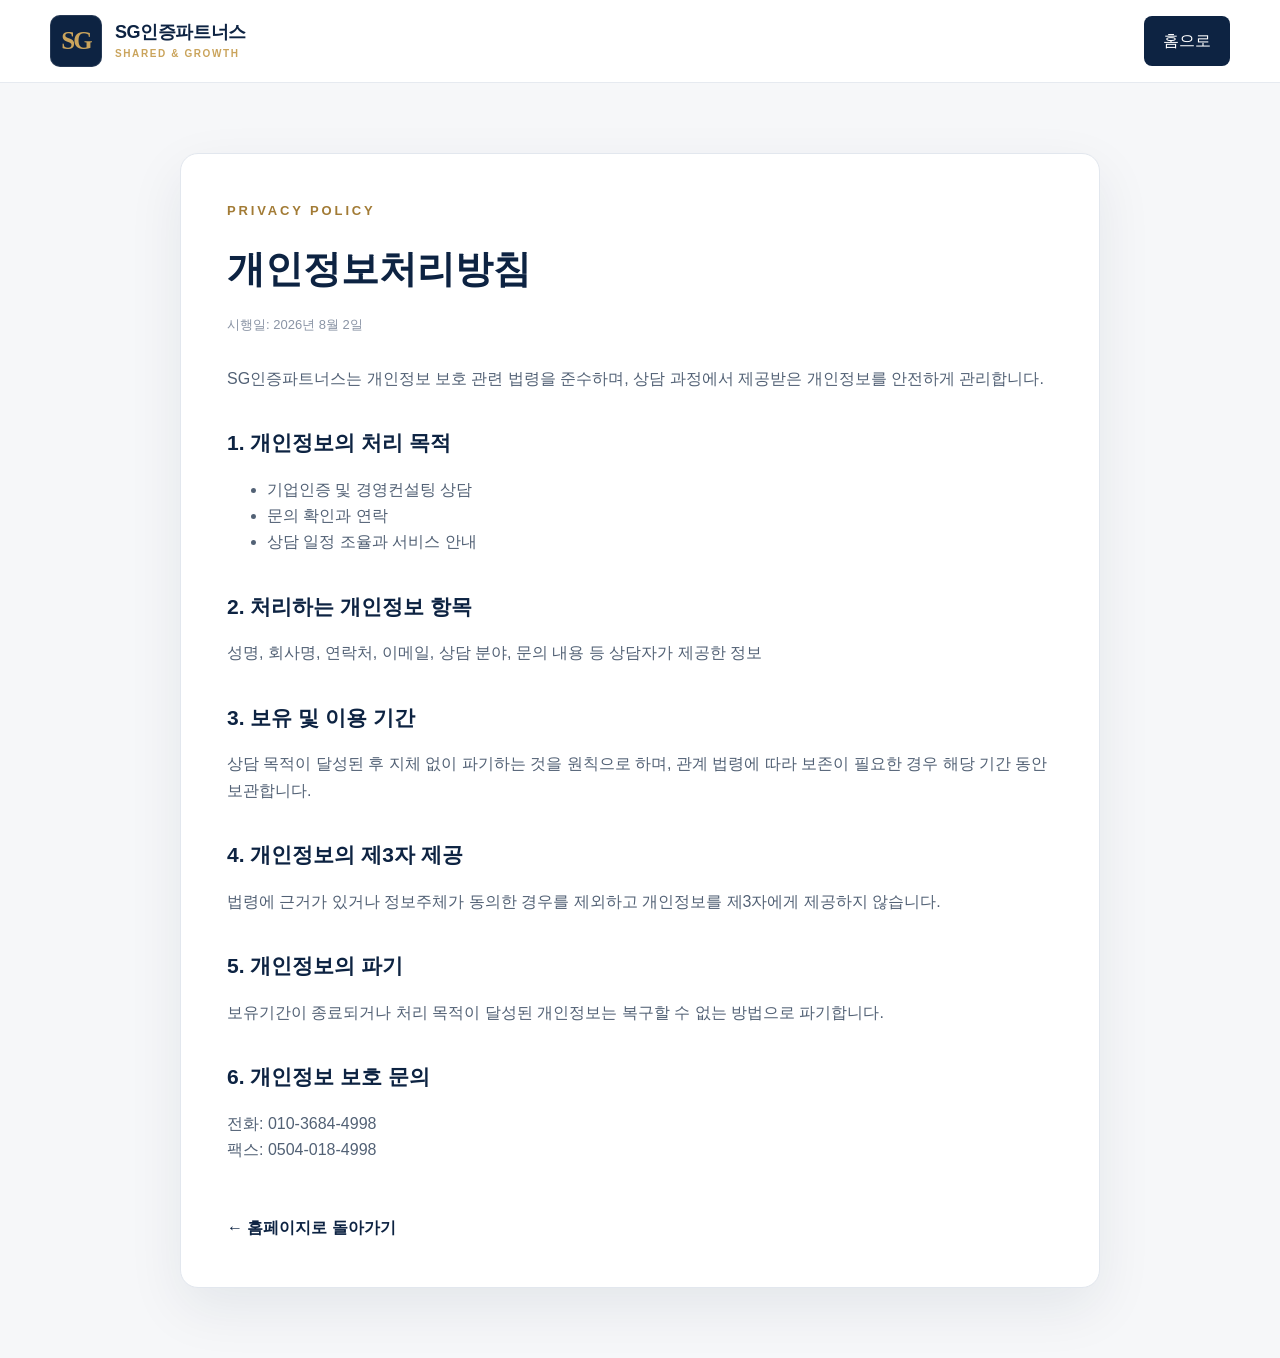
==== commit 461b346c: "Add files via upload" ====
--- a/privacy.html
+++ b/privacy.html
@@ -4,24 +4,27 @@
   <meta charset="utf-8">
   <meta name="viewport" content="width=device-width, initial-scale=1">
   <title>개인정보처리방침 | SG인증파트너스</title>
+  <link rel="icon" href="assets/favicon.svg" type="image/svg+xml">
   <link rel="stylesheet" href="assets/style.css">
+  <style>
+    .policy-wrap{background:#f6f7f9;padding:70px 0}.policy{max-width:920px;margin:auto;background:#fff;border:1px solid #e2e7ee;border-radius:18px;padding:46px;box-shadow:0 20px 55px rgba(13,35,66,.08)}
+    .policy h1{color:#0d2342;font-size:38px;margin:0}.policy h2{color:#0d2342;font-size:21px;margin:34px 0 10px}.policy p,.policy li{color:#526175}.policy .date{font-size:13px;color:#8a94a5;margin-bottom:30px}.policy .back{display:inline-block;margin-top:35px;color:#0d2342;font-weight:800}
+    @media(max-width:680px){.policy{padding:28px 20px}.policy h1{font-size:30px}}
+  </style>
 </head>
 <body>
-  <header class="site-header">
-    <div class="container header-inner">
-      <a class="brand" href="index.html"><img src="assets/sg-logo.webp" alt="SG인증파트너스"></a>
-    </div>
-  </header>
-  <main class="section">
-    <div class="container" style="max-width:860px">
-      <p class="eyebrow dark">PRIVACY POLICY</p>
-      <h1 style="color:#0b2342">개인정보처리방침</h1>
-      <p>SG인증파트너스 홈페이지는 현재 별도의 온라인 상담 입력폼을 운영하지 않습니다.</p>
-      <p>전화 또는 외부 채널을 통해 제공된 개인정보는 상담 및 업무 수행 목적 범위에서만 이용하며, 관련 법령에 따라 안전하게 관리합니다.</p>
-      <h2>문의</h2>
-      <p>전화: 010-3684-4998<br>팩스: 0504-018-4998</p>
-      <p><a href="index.html">홈페이지로 돌아가기</a></p>
-    </div>
-  </main>
+  <header class="site-header"><div class="container nav-wrap"><a class="brand" href="index.html"><span class="brand-mark">SG</span><span class="brand-copy"><strong>SG인증파트너스</strong><small>SHARED &amp; GROWTH</small></span></a><a class="nav-cta" href="index.html">홈으로</a></div></header>
+  <main class="policy-wrap"><article class="policy">
+    <p class="eyebrow dark">PRIVACY POLICY</p>
+    <h1>개인정보처리방침</h1><p class="date">시행일: 2026년 8월 2일</p>
+    <p>SG인증파트너스는 개인정보 보호 관련 법령을 준수하며, 상담 과정에서 제공받은 개인정보를 안전하게 관리합니다.</p>
+    <h2>1. 개인정보의 처리 목적</h2><ul><li>기업인증 및 경영컨설팅 상담</li><li>문의 확인과 연락</li><li>상담 일정 조율과 서비스 안내</li></ul>
+    <h2>2. 처리하는 개인정보 항목</h2><p>성명, 회사명, 연락처, 이메일, 상담 분야, 문의 내용 등 상담자가 제공한 정보</p>
+    <h2>3. 보유 및 이용 기간</h2><p>상담 목적이 달성된 후 지체 없이 파기하는 것을 원칙으로 하며, 관계 법령에 따라 보존이 필요한 경우 해당 기간 동안 보관합니다.</p>
+    <h2>4. 개인정보의 제3자 제공</h2><p>법령에 근거가 있거나 정보주체가 동의한 경우를 제외하고 개인정보를 제3자에게 제공하지 않습니다.</p>
+    <h2>5. 개인정보의 파기</h2><p>보유기간이 종료되거나 처리 목적이 달성된 개인정보는 복구할 수 없는 방법으로 파기합니다.</p>
+    <h2>6. 개인정보 보호 문의</h2><p>전화: 010-3684-4998<br>팩스: 0504-018-4998</p>
+    <a class="back" href="index.html">← 홈페이지로 돌아가기</a>
+  </article></main>
 </body>
 </html>
--- a/assets/style.css
+++ b/assets/style.css
@@ -1,160 +1,127 @@
 :root{
-  --navy:#0b2342;
-  --navy-2:#12375f;
-  --gold:#d5a43b;
-  --gold-soft:#f1dfb1;
-  --cream:#faf8f3;
-  --text:#14243a;
+  --navy:#0d2342;
+  --navy-2:#132f57;
+  --navy-3:#1b416f;
+  --gold:#caa45c;
+  --gold-light:#e8d2a7;
+  --paper:#f6f7f9;
+  --ink:#152235;
   --muted:#667085;
-  --line:#e7e9ee;
+  --line:#e2e7ee;
   --white:#fff;
-  --shadow:0 22px 55px rgba(11,35,66,.12);
+  --shadow:0 22px 60px rgba(13,35,66,.12);
 }
 *{box-sizing:border-box}
 html{scroll-behavior:smooth}
-body{margin:0;font-family:"Noto Sans KR",Arial,sans-serif;color:var(--text);background:#fff;line-height:1.7}
-img{display:block;max-width:100%}
-a{color:inherit}
+body{margin:0;font-family:Pretendard,"Noto Sans KR","Apple SD Gothic Neo",Arial,sans-serif;color:var(--ink);background:#fff;line-height:1.65;word-break:keep-all}
+a{color:inherit;text-decoration:none}
+button,input,textarea,select{font:inherit}
 .container{width:min(1180px,calc(100% - 40px));margin:0 auto}
-.sr-only{position:absolute;width:1px;height:1px;padding:0;margin:-1px;overflow:hidden;clip:rect(0,0,0,0);white-space:nowrap;border:0}
-.skip-link{position:fixed;left:16px;top:-60px;z-index:999;background:#fff;padding:10px 16px;border-radius:8px}
-.skip-link:focus{top:16px}
-.site-header{position:sticky;top:0;z-index:100;background:rgba(255,255,255,.96);border-bottom:1px solid rgba(11,35,66,.08);backdrop-filter:blur(12px)}
-.header-inner{height:84px;display:flex;align-items:center;justify-content:space-between}
-.brand img{width:190px;height:58px;object-fit:contain;object-position:left center}
-.main-nav{display:flex;align-items:center;gap:34px;font-weight:700;font-size:15px}
-.main-nav a{text-decoration:none}
-.nav-cta{padding:13px 20px;background:var(--navy);color:#fff;border-radius:12px}
-.menu-toggle{display:none;border:0;background:none;padding:8px}
-.menu-toggle span:not(.sr-only){display:block;width:25px;height:2px;margin:5px;background:var(--navy)}
-.hero{position:relative;background:linear-gradient(105deg,#091f3b,#123a66);color:#fff;overflow:hidden}
-.hero-grid-overlay{position:absolute;inset:0;background-image:linear-gradient(rgba(255,255,255,.035) 1px,transparent 1px),linear-gradient(90deg,rgba(255,255,255,.035) 1px,transparent 1px);background-size:52px 52px}
-.hero-orb{position:absolute;border-radius:50%;background:rgba(222,184,98,.11);filter:blur(2px)}
-.hero-orb-one{width:340px;height:340px;right:-100px;top:-90px}
-.hero-orb-two{width:180px;height:180px;left:-70px;bottom:10px;background:rgba(255,255,255,.05)}
-.hero-inner{position:relative;display:grid;grid-template-columns:1.15fr .85fr;gap:70px;align-items:center;padding:88px 0 78px}
-.eyebrow{margin:0 0 22px;color:#e3b757;font-size:13px;font-weight:900;letter-spacing:.22em}
-.eyebrow.dark{color:#c88c18}
-.hero h1{margin:0;font-size:clamp(48px,5.3vw,78px);line-height:1.12;letter-spacing:-.05em}
-.hero h1 span{color:#efc667}
-.hero-description{max-width:690px;margin:28px 0 0;color:#d8e0ea;font-size:18px}
-.hero-actions{display:flex;gap:12px;flex-wrap:wrap;margin-top:34px}
-.button{display:inline-flex;align-items:center;justify-content:center;min-height:52px;padding:0 22px;border-radius:10px;text-decoration:none;font-weight:900;transition:.2s}
+.skip-link{position:absolute;left:-9999px;top:10px;background:#fff;padding:10px 16px;z-index:999}
+.skip-link:focus{left:10px}
+.site-header{position:sticky;top:0;z-index:50;background:rgba(255,255,255,.94);backdrop-filter:blur(16px);border-bottom:1px solid rgba(226,231,238,.85)}
+.nav-wrap{height:82px;display:flex;align-items:center;justify-content:space-between}
+.brand{display:flex;align-items:center;gap:13px}
+.brand-mark{width:52px;height:52px;display:grid;place-items:center;border-radius:10px;background:var(--navy);color:var(--gold);font-family:Georgia,serif;font-weight:800;font-size:25px;letter-spacing:-2px;box-shadow:inset 0 0 0 1px rgba(255,255,255,.1)}
+.brand-mark.small{width:44px;height:44px;font-size:21px}
+.brand-copy,.footer-brand div{display:flex;flex-direction:column;line-height:1.2}
+.brand-copy strong,.footer-brand strong{font-size:18px;color:var(--navy);letter-spacing:-.4px}
+.brand-copy small,.footer-brand small{font-size:10px;color:var(--gold);font-weight:800;letter-spacing:.16em;margin-top:5px}
+.primary-nav{display:flex;align-items:center;gap:31px;font-size:15px;font-weight:700;color:#344054}
+.primary-nav a{transition:.2s}
+.primary-nav a:hover{color:var(--gold)}
+.nav-cta{background:var(--navy);color:#fff!important;padding:12px 19px;border-radius:8px}
+.menu-toggle{display:none;border:0;background:transparent;width:42px;height:42px;padding:10px;cursor:pointer}
+.menu-toggle span{display:block;height:2px;background:var(--navy);margin:5px 0}
+.hero{position:relative;overflow:hidden;background:linear-gradient(128deg,#0a1d37 0%,#102d52 58%,#173d68 100%);color:#fff}
+.hero:before{content:"SG";position:absolute;right:-30px;bottom:-195px;font-family:Georgia,serif;font-size:470px;font-weight:800;color:rgba(255,255,255,.025);line-height:1}
+.hero-grid-overlay{position:absolute;inset:0;background-image:linear-gradient(rgba(255,255,255,.035) 1px,transparent 1px),linear-gradient(90deg,rgba(255,255,255,.035) 1px,transparent 1px);background-size:54px 54px;mask-image:linear-gradient(to right,black,transparent 80%)}
+.hero-layout{position:relative;min-height:680px;display:grid;grid-template-columns:1.2fr .8fr;gap:72px;align-items:center;padding:92px 0}
+.eyebrow{margin:0 0 17px;color:var(--gold);font-size:13px;font-weight:900;letter-spacing:.22em}
+.eyebrow.dark{color:#a27b35}
+.hero h1{margin:0;font-size:64px;line-height:1.13;letter-spacing:-3px;font-weight:800}
+.hero h1 span{color:var(--gold-light)}
+.hero-text{max-width:650px;margin:27px 0 0;color:rgba(255,255,255,.74);font-size:19px;line-height:1.8}
+.hero-actions{display:flex;flex-wrap:wrap;gap:12px;margin-top:36px}
+.button{min-height:52px;display:inline-flex;align-items:center;justify-content:center;padding:0 22px;border-radius:9px;font-weight:800;font-size:15px;transition:.22s}
 .button:hover{transform:translateY(-2px)}
-.button-gold{background:var(--gold);color:#11243d;box-shadow:0 10px 28px rgba(213,164,59,.25)}
-.button-outline{border:1px solid rgba(255,255,255,.35);color:#fff}
-.button-white{background:#fff;color:var(--navy)}
-.hero-points{display:grid;grid-template-columns:repeat(3,1fr);gap:14px;margin-top:36px;padding-top:24px;border-top:1px solid rgba(255,255,255,.2)}
-.hero-points span{font-size:14px}
-.hero-points span:before{content:"•";color:#edbc52;margin-right:8px}
-.hero-roadmap-card{padding:30px;border:1px solid rgba(255,255,255,.22);background:rgba(255,255,255,.12);border-radius:24px;box-shadow:0 24px 50px rgba(0,0,0,.16);backdrop-filter:blur(8px)}
-.card-kicker{margin:0;color:#edbc52;font-size:12px;font-weight:900;letter-spacing:.18em}
-.hero-roadmap-card h2{margin:10px 0 24px;font-size:26px}
-.hero-roadmap-card ol{padding:0;margin:0;list-style:none;display:grid;gap:12px}
-.hero-roadmap-card li{display:flex;align-items:center;gap:15px;padding:15px;background:rgba(255,255,255,.12);border-radius:14px}
-.hero-roadmap-card li b{display:grid;place-items:center;flex:0 0 38px;height:38px;border-radius:50%;background:var(--gold);color:var(--navy)}
-.hero-roadmap-card li span{display:grid}
-.hero-roadmap-card li small{color:#ccd7e4}
-.card-footer{display:flex;justify-content:space-between;gap:20px;margin-top:22px;padding-top:20px;border-top:1px solid rgba(255,255,255,.2);font-size:12px}
-.card-footer span{color:#edbc52;letter-spacing:.16em;font-weight:900}
-.hero-category-bar{position:relative;background:#fff;color:var(--text);border-bottom:1px solid var(--line)}
-.category-grid{display:grid;grid-template-columns:repeat(4,1fr)}
-.category-grid>div{display:flex;gap:16px;align-items:center;padding:22px;border-left:1px solid var(--line)}
-.category-grid>div:last-child{border-right:1px solid var(--line)}
-.category-grid b{color:#c9942c;font-size:22px}
-.category-grid span{display:grid}
-.category-grid small{color:var(--muted)}
-.section{padding:100px 0}
-.about-section{background:var(--cream)}
-.about-grid{display:grid;grid-template-columns:.9fr 1.1fr;gap:90px;align-items:center}
-.about-photo-wrap{position:relative;max-width:470px}
-.gold-ring{position:absolute;width:160px;height:160px;border:1px solid var(--gold);border-radius:50%;left:-55px;top:-45px}
-.photo-frame{position:relative;overflow:hidden;border-radius:22px;background:#d8dde4;box-shadow:var(--shadow)}
-.photo-frame img{width:100%;height:620px;object-fit:cover;object-position:center top}
-.name-card{position:absolute;right:-25px;bottom:28px;display:grid;min-width:220px;padding:18px 22px;background:var(--navy);color:#fff;border-radius:14px;box-shadow:var(--shadow)}
-.name-card small{color:#e3b757}
-.name-card strong{font-size:24px}
-.name-card span{font-size:12px;color:#d8e0ea}
-.about-copy h2,.section-heading h2{margin:0;color:var(--navy);font-size:clamp(34px,4vw,52px);line-height:1.3;letter-spacing:-.04em}
-.about-copy>p{margin-top:28px;color:#516176;font-size:17px}
-.about-copy blockquote{margin:30px 0;padding:18px 0 18px 22px;border-left:3px solid var(--gold);font-size:25px;font-weight:900;color:var(--navy)}
-.shared-growth{display:grid;gap:2px}
-.shared-growth strong{color:#c89023;letter-spacing:.12em}
-.shared-growth span{color:#738095}
-.services-section{background:#fff}
-.section-heading{max-width:760px;margin-bottom:44px}
-.section-heading>p:last-child{color:var(--muted)}
-.service-grid{display:grid;grid-template-columns:repeat(3,1fr);gap:20px}
-.service-card{position:relative;min-height:250px;padding:30px;border:1px solid var(--line);border-radius:18px;background:#fff;transition:.25s}
-.service-card:hover{transform:translateY(-7px);box-shadow:var(--shadow);border-color:#dcc68f}
-.service-no{color:#c9962f;font-weight:900}
-.service-card h3{margin:22px 0 12px;color:var(--navy);font-size:23px}
-.service-card p{margin:0;color:#5f6d7e}
-.service-card small{position:absolute;left:30px;bottom:26px;color:#a07b2f;font-weight:700}
+.button-gold{background:var(--gold);color:#10223d;box-shadow:0 12px 32px rgba(202,164,92,.22)}
+.button-ghost{border:1px solid rgba(255,255,255,.35);color:#fff}
+.hero-proof{display:flex;flex-wrap:wrap;gap:20px;margin-top:38px;padding-top:25px;border-top:1px solid rgba(255,255,255,.12);color:rgba(255,255,255,.63);font-size:13px}
+.hero-proof span{position:relative;padding-left:13px}
+.hero-proof span:before{content:"";position:absolute;left:0;top:.78em;width:4px;height:4px;border-radius:50%;background:var(--gold)}
+.hero-panel{position:relative;background:rgba(255,255,255,.075);border:1px solid rgba(255,255,255,.13);border-radius:24px;padding:38px 34px;box-shadow:0 28px 80px rgba(0,0,0,.18);backdrop-filter:blur(14px)}
+.hero-panel:before{content:"";position:absolute;left:34px;right:34px;top:0;height:3px;background:linear-gradient(90deg,var(--gold),transparent)}
+.panel-kicker{font-size:11px;color:var(--gold-light);font-weight:900;letter-spacing:.18em}
+.hero-panel h2{font-size:29px;line-height:1.4;margin:13px 0 26px;letter-spacing:-1px}
+.road-list{display:grid;gap:11px}
+.road-list>div{display:flex;gap:16px;align-items:center;padding:17px;background:rgba(255,255,255,.075);border-radius:13px}
+.road-list b{width:38px;height:38px;display:grid;place-items:center;border-radius:50%;background:var(--gold);color:var(--navy);font-size:12px}
+.road-list span{display:flex;flex-direction:column}
+.road-list strong{font-size:15px}.road-list small{color:rgba(255,255,255,.6);font-size:12px;margin-top:2px}
+.panel-link{display:flex;justify-content:space-between;align-items:center;margin-top:24px;padding-top:20px;border-top:1px solid rgba(255,255,255,.12);color:var(--gold-light);font-size:13px;font-weight:800}
+.quick-services{position:relative;margin-top:-1px;background:#fff;border-bottom:1px solid var(--line)}
+.quick-grid{display:grid;grid-template-columns:repeat(4,1fr)}
+.quick-grid article{display:flex;gap:17px;align-items:center;padding:27px 24px;border-right:1px solid var(--line)}
+.quick-grid article:first-child{border-left:1px solid var(--line)}
+.quick-grid span{font-family:Georgia,serif;color:var(--gold);font-weight:800;font-size:21px}
+.quick-grid h2{margin:0;color:var(--navy);font-size:16px}.quick-grid p{margin:1px 0 0;color:var(--muted);font-size:12px}
+.section{padding:108px 0}
+.about{background:#fff}
+.about-grid{display:grid;grid-template-columns:.9fr 1.1fr;gap:90px;align-items:start}
+.section-heading h2{margin:0;color:var(--navy);font-size:42px;line-height:1.35;letter-spacing:-2px}
+.section-heading>p:last-child{color:var(--muted);font-size:16px;max-width:650px;margin:18px 0 0}
+.section-heading.centered{text-align:center;max-width:720px;margin:0 auto 52px}
+.section-heading.centered>p:last-child{margin:15px auto 0}
+.about-copy .lead{margin:0 0 34px;font-size:21px;line-height:1.85;color:#344054;letter-spacing:-.35px}
+.about-points{display:grid;grid-template-columns:repeat(3,1fr);gap:10px}
+.about-points div{padding:22px 18px;background:var(--paper);border-radius:12px;border-top:3px solid var(--gold)}
+.about-points strong{display:block;color:var(--navy);font-size:15px}.about-points span{display:block;color:var(--muted);font-size:12px;margin-top:7px;line-height:1.55}
+.services{background:var(--paper)}
+.service-grid{display:grid;grid-template-columns:repeat(2,1fr);gap:18px}
+.service-card{position:relative;background:#fff;border:1px solid var(--line);border-radius:18px;padding:34px 34px 30px;box-shadow:0 12px 36px rgba(13,35,66,.05);overflow:hidden}
+.service-card:after{content:"";position:absolute;right:-35px;top:-35px;width:120px;height:120px;border-radius:50%;background:rgba(202,164,92,.09)}
+.service-no{color:var(--gold);font-family:Georgia,serif;font-weight:800;font-size:14px}
+.service-card h3{margin:10px 0 11px;color:var(--navy);font-size:25px;letter-spacing:-.8px}
+.service-card p{margin:0;color:var(--muted)}
+.service-card ul{display:flex;flex-wrap:wrap;gap:8px;list-style:none;padding:0;margin:23px 0 0}
+.service-card li{padding:7px 11px;border-radius:999px;background:#f0f3f7;color:#46556a;font-size:12px;font-weight:700}
 .roadmap-section{background:var(--navy);color:#fff}
-.roadmap-layout{display:grid;grid-template-columns:.7fr 1.3fr;gap:60px;align-items:center}
-.section-heading.light h2{color:#fff}
-.section-heading.light>p:last-child{color:#c8d3df}
-.roadmap-flow{display:grid;grid-template-columns:1fr auto 1fr;gap:16px;align-items:center}
-.roadmap-flow div{display:grid;min-height:155px;padding:24px;border:1px solid rgba(255,255,255,.16);border-radius:16px;background:rgba(255,255,255,.07)}
-.roadmap-flow div:nth-of-type(3),.roadmap-flow div:nth-of-type(4){margin-top:8px}
-.roadmap-flow b{color:#e3b757;font-size:12px}
-.roadmap-flow strong{margin:12px 0 5px;font-size:20px}
-.roadmap-flow span{color:#c7d2df;font-size:14px}
-.roadmap-flow i{font-style:normal;color:#e3b757;font-size:24px}
-.process-section{background:#fff}
-.process-list{display:grid;grid-template-columns:repeat(5,1fr);gap:0;padding:0;margin:0;list-style:none}
-.process-list li{display:grid;min-height:190px;padding:26px;border-top:2px solid var(--navy);border-right:1px solid var(--line)}
-.process-list li:last-child{border-right:0}
-.process-list b{color:#c9942c}
-.process-list strong{margin-top:28px;font-size:20px}
-.process-list span{color:var(--muted);font-size:14px}
-.contact-section{padding-top:40px;background:#fff}
-.contact-card{display:flex;align-items:center;justify-content:space-between;gap:40px;padding:55px 60px;border-radius:24px;background:linear-gradient(120deg,#0b2342,#174a7b);color:#fff;box-shadow:var(--shadow)}
-.contact-card h2{margin:0;font-size:clamp(32px,4vw,50px);line-height:1.25}
-.contact-card p{color:#d5dfeb}
-.contact-actions{display:flex;gap:12px;flex-wrap:wrap}
-.site-footer{padding:45px 0 24px;background:#071a31;color:#fff}
-.footer-grid{display:flex;align-items:center;justify-content:space-between;gap:40px}
-.footer-grid img{width:145px;height:90px;object-fit:contain;background:#fff;border-radius:8px}
-.footer-grid p{color:#b8c5d4}
-.footer-info{display:flex;gap:18px;flex-wrap:wrap;color:#cad4df;font-size:14px}
-.footer-info a{color:#fff}
-.copyright{margin-top:26px;padding-top:20px;border-top:1px solid rgba(255,255,255,.1);color:#8495a9;font-size:13px}
-.floating-call{position:fixed;right:24px;bottom:24px;z-index:90;display:grid;place-items:center;width:58px;height:58px;border-radius:50%;background:var(--gold);color:var(--navy);text-decoration:none;font-size:24px;box-shadow:0 14px 32px rgba(0,0,0,.2)}
-.reveal{opacity:0;transform:translateY(24px);transition:opacity .7s ease,transform .7s ease}
-.reveal.visible{opacity:1;transform:none}
-@media(max-width:960px){
-  .main-nav{position:fixed;left:20px;right:20px;top:76px;display:none;flex-direction:column;align-items:stretch;padding:22px;background:#fff;border-radius:14px;box-shadow:var(--shadow)}
-  .main-nav.open{display:flex}
-  .menu-toggle{display:block}
-  .hero-inner,.about-grid,.roadmap-layout{grid-template-columns:1fr}
-  .hero-roadmap-card{max-width:680px}
-  .category-grid{grid-template-columns:repeat(2,1fr)}
-  .service-grid{grid-template-columns:repeat(2,1fr)}
-  .process-list{grid-template-columns:repeat(2,1fr)}
-  .contact-card{align-items:flex-start;flex-direction:column}
-  .about-photo-wrap{margin-left:auto;margin-right:auto}
+.roadmap-section .section-heading h2{color:#fff}.roadmap-section .section-heading>p:last-child{color:rgba(255,255,255,.58)}
+.roadmap-cards{display:grid;grid-template-columns:1fr auto 1fr auto 1fr auto 1fr;gap:14px;align-items:center;margin-top:50px}
+.roadmap-cards div{min-height:170px;padding:25px;border:1px solid rgba(255,255,255,.13);border-radius:16px;background:rgba(255,255,255,.055)}
+.roadmap-cards span{color:var(--gold);font-size:11px;font-weight:900;letter-spacing:.14em}
+.roadmap-cards strong{display:block;font-size:20px;margin-top:19px}.roadmap-cards p{margin:7px 0 0;color:rgba(255,255,255,.58);font-size:13px}
+.roadmap-cards i{color:var(--gold);font-style:normal;font-size:25px}
+.process{background:#fff}
+.process-grid{display:grid;grid-template-columns:repeat(4,1fr);gap:17px}
+.process-grid article{padding:30px 25px;border:1px solid var(--line);border-radius:16px;min-height:210px}
+.process-grid b{display:grid;place-items:center;width:44px;height:44px;border-radius:50%;background:var(--navy);color:var(--gold);font-family:Georgia,serif}
+.process-grid h3{margin:24px 0 9px;color:var(--navy);font-size:19px}.process-grid p{margin:0;color:var(--muted);font-size:14px}
+.cta{padding:90px 0;background:linear-gradient(135deg,#0c2341,#183f6c);color:#fff}
+.cta-grid{display:grid;grid-template-columns:1.2fr .8fr;gap:70px;align-items:center}
+.cta h2{margin:0;font-size:39px;line-height:1.4;letter-spacing:-1.8px}.cta p:not(.eyebrow){color:rgba(255,255,255,.62);max-width:680px}
+.contact-card{background:#fff;color:var(--ink);border-radius:18px;padding:33px;box-shadow:var(--shadow)}
+.contact-card>span{color:var(--muted);font-size:13px;font-weight:800}.contact-phone{display:block;margin:8px 0 21px;color:var(--navy);font-size:32px;font-weight:900;letter-spacing:-1px}
+.contact-links{display:flex;justify-content:space-between;gap:14px;padding-top:18px;border-top:1px solid var(--line);font-size:12px;font-weight:700;color:#526175}
+.site-footer{padding:31px 0;background:#07182e;color:#fff}
+.footer-grid{display:flex;justify-content:space-between;align-items:center;gap:30px}
+.footer-brand{display:flex;align-items:center;gap:12px}.footer-brand strong{color:#fff}.footer-copy{display:flex;flex-direction:column;align-items:flex-end;color:rgba(255,255,255,.45);font-size:11px}.footer-copy a{color:rgba(255,255,255,.75);font-weight:700;margin-bottom:4px}
+.floating-actions{position:fixed;right:22px;bottom:22px;z-index:40;display:grid;gap:9px}
+.floating-actions a{width:50px;height:50px;display:grid;place-items:center;border-radius:50%;box-shadow:0 10px 30px rgba(0,0,0,.18);font-weight:900}
+.float-blog{background:#03c75a;color:#fff}.float-phone{background:var(--gold);color:var(--navy);font-size:20px}
+.reveal{opacity:0;transform:translateY(20px);transition:opacity .65s ease,transform .65s ease}.reveal.visible{opacity:1;transform:none}
+@media (max-width:980px){
+  .primary-nav{gap:18px}.primary-nav a:not(.nav-cta){display:none}
+  .hero-layout{grid-template-columns:1fr;gap:40px;padding:80px 0}.hero h1{font-size:56px}.hero-panel{max-width:700px}
+  .quick-grid{grid-template-columns:repeat(2,1fr)}.quick-grid article:nth-child(3){border-left:1px solid var(--line)}
+  .about-grid,.cta-grid{grid-template-columns:1fr;gap:45px}.roadmap-cards{grid-template-columns:1fr 1fr}.roadmap-cards i{display:none}.process-grid{grid-template-columns:repeat(2,1fr)}
 }
-@media(max-width:640px){
-  .container{width:min(100% - 28px,1180px)}
-  .header-inner{height:72px}
-  .brand img{width:155px;height:52px}
-  .hero-inner{padding:64px 0 54px}
-  .hero h1{font-size:46px}
-  .hero-description{font-size:16px}
-  .hero-points{grid-template-columns:1fr}
-  .category-grid,.service-grid,.process-list{grid-template-columns:1fr}
-  .category-grid>div{border-right:1px solid var(--line)}
-  .section{padding:76px 0}
-  .about-grid{gap:52px}
-  .photo-frame img{height:500px}
-  .name-card{right:12px;bottom:16px;min-width:190px}
-  .roadmap-flow{grid-template-columns:1fr}
-  .roadmap-flow i{transform:rotate(90deg);justify-self:center}
-  .process-list li{border-right:0}
-  .contact-card{padding:36px 24px}
-  .contact-actions,.contact-actions a{width:100%}
-  .footer-grid{align-items:flex-start;flex-direction:column}
-  .footer-info{flex-direction:column;gap:8px}
+@media (max-width:680px){
+  .container{width:min(100% - 28px,1180px)}.nav-wrap{height:72px}.brand-copy strong{font-size:16px}.brand-copy small{font-size:8px}.brand-mark{width:46px;height:46px;font-size:22px}
+  .menu-toggle{display:block}.primary-nav{position:absolute;left:14px;right:14px;top:72px;display:none;flex-direction:column;align-items:stretch;gap:0;background:#fff;border:1px solid var(--line);border-radius:12px;padding:10px;box-shadow:var(--shadow)}.primary-nav.open{display:flex}.primary-nav a,.primary-nav a:not(.nav-cta){display:block;padding:12px 14px}.nav-cta{text-align:center;margin-top:5px}
+  .hero-layout{min-height:auto;padding:66px 0}.hero h1{font-size:42px;letter-spacing:-2px}.hero-text{font-size:16px}.hero-actions{flex-direction:column}.button{width:100%}.hero-proof{gap:9px;flex-direction:column}.hero-panel{padding:28px 22px}.hero-panel h2{font-size:24px}
+  .quick-grid{grid-template-columns:1fr}.quick-grid article,.quick-grid article:first-child,.quick-grid article:nth-child(3){border-left:1px solid var(--line)}
+  .section{padding:78px 0}.section-heading h2{font-size:33px}.about-copy .lead{font-size:18px}.about-points,.service-grid,.process-grid{grid-template-columns:1fr}.roadmap-cards{grid-template-columns:1fr}.roadmap-cards div{min-height:140px}.cta{padding:72px 0}.cta h2{font-size:31px}.contact-phone{font-size:28px}.contact-links{flex-direction:column}.footer-grid{align-items:flex-start;flex-direction:column}.footer-copy{align-items:flex-start}.floating-actions{right:14px;bottom:14px}
 }
+@media (prefers-reduced-motion:reduce){html{scroll-behavior:auto}.reveal{opacity:1;transform:none;transition:none}}
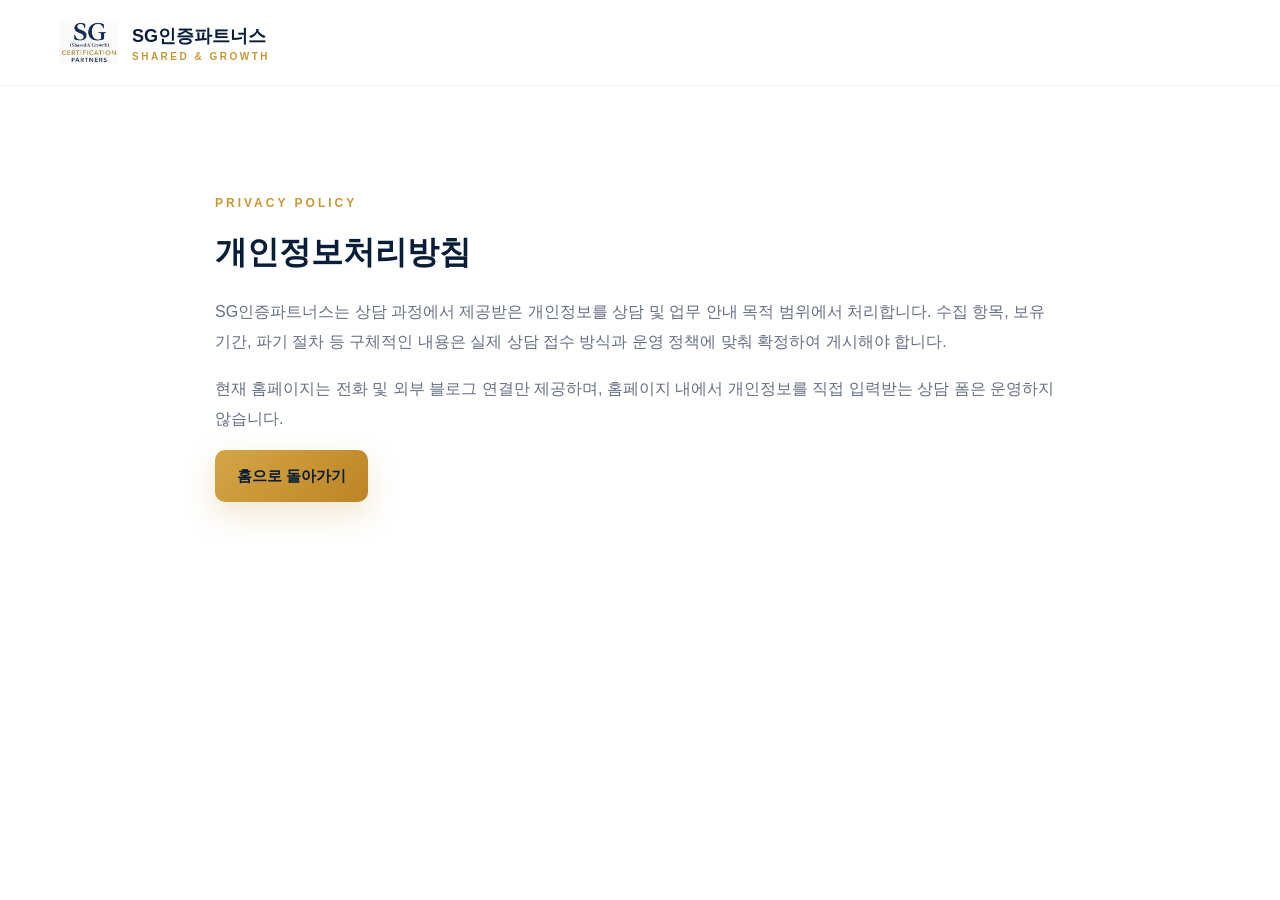
==== commit e2995025: "Add files via upload" ====
--- a/privacy.html
+++ b/privacy.html
@@ -1,30 +1 @@
-<!doctype html>
-<html lang="ko">
-<head>
-  <meta charset="utf-8">
-  <meta name="viewport" content="width=device-width, initial-scale=1">
-  <title>개인정보처리방침 | SG인증파트너스</title>
-  <link rel="icon" href="assets/favicon.svg" type="image/svg+xml">
-  <link rel="stylesheet" href="assets/style.css">
-  <style>
-    .policy-wrap{background:#f6f7f9;padding:70px 0}.policy{max-width:920px;margin:auto;background:#fff;border:1px solid #e2e7ee;border-radius:18px;padding:46px;box-shadow:0 20px 55px rgba(13,35,66,.08)}
-    .policy h1{color:#0d2342;font-size:38px;margin:0}.policy h2{color:#0d2342;font-size:21px;margin:34px 0 10px}.policy p,.policy li{color:#526175}.policy .date{font-size:13px;color:#8a94a5;margin-bottom:30px}.policy .back{display:inline-block;margin-top:35px;color:#0d2342;font-weight:800}
-    @media(max-width:680px){.policy{padding:28px 20px}.policy h1{font-size:30px}}
-  </style>
-</head>
-<body>
-  <header class="site-header"><div class="container nav-wrap"><a class="brand" href="index.html"><span class="brand-mark">SG</span><span class="brand-copy"><strong>SG인증파트너스</strong><small>SHARED &amp; GROWTH</small></span></a><a class="nav-cta" href="index.html">홈으로</a></div></header>
-  <main class="policy-wrap"><article class="policy">
-    <p class="eyebrow dark">PRIVACY POLICY</p>
-    <h1>개인정보처리방침</h1><p class="date">시행일: 2026년 8월 2일</p>
-    <p>SG인증파트너스는 개인정보 보호 관련 법령을 준수하며, 상담 과정에서 제공받은 개인정보를 안전하게 관리합니다.</p>
-    <h2>1. 개인정보의 처리 목적</h2><ul><li>기업인증 및 경영컨설팅 상담</li><li>문의 확인과 연락</li><li>상담 일정 조율과 서비스 안내</li></ul>
-    <h2>2. 처리하는 개인정보 항목</h2><p>성명, 회사명, 연락처, 이메일, 상담 분야, 문의 내용 등 상담자가 제공한 정보</p>
-    <h2>3. 보유 및 이용 기간</h2><p>상담 목적이 달성된 후 지체 없이 파기하는 것을 원칙으로 하며, 관계 법령에 따라 보존이 필요한 경우 해당 기간 동안 보관합니다.</p>
-    <h2>4. 개인정보의 제3자 제공</h2><p>법령에 근거가 있거나 정보주체가 동의한 경우를 제외하고 개인정보를 제3자에게 제공하지 않습니다.</p>
-    <h2>5. 개인정보의 파기</h2><p>보유기간이 종료되거나 처리 목적이 달성된 개인정보는 복구할 수 없는 방법으로 파기합니다.</p>
-    <h2>6. 개인정보 보호 문의</h2><p>전화: 010-3684-4998<br>팩스: 0504-018-4998</p>
-    <a class="back" href="index.html">← 홈페이지로 돌아가기</a>
-  </article></main>
-</body>
-</html>
+<!doctype html><html lang="ko"><head><meta charset="utf-8"><meta name="viewport" content="width=device-width,initial-scale=1"><title>개인정보처리방침 | SG인증파트너스</title><link rel="stylesheet" href="assets/style.css"></head><body><header class="site-header"><div class="container nav-wrap"><a class="logo" href="index.html"><img src="assets/sg-logo.webp" alt="SG"><span><b>SG인증파트너스</b><small>SHARED &amp; GROWTH</small></span></a></div></header><main class="section"><div class="container" style="max-width:850px"><p class="eyebrow navy">PRIVACY POLICY</p><h1 style="color:#071d38">개인정보처리방침</h1><p style="line-height:1.9;color:#667085">SG인증파트너스는 상담 과정에서 제공받은 개인정보를 상담 및 업무 안내 목적 범위에서 처리합니다. 수집 항목, 보유 기간, 파기 절차 등 구체적인 내용은 실제 상담 접수 방식과 운영 정책에 맞춰 확정하여 게시해야 합니다.</p><p style="line-height:1.9;color:#667085">현재 홈페이지는 전화 및 외부 블로그 연결만 제공하며, 홈페이지 내에서 개인정보를 직접 입력받는 상담 폼은 운영하지 않습니다.</p><a class="btn gold" href="index.html">홈으로 돌아가기</a></div></main></body></html>
--- a/assets/style.css
+++ b/assets/style.css
@@ -1,127 +1,5 @@
-:root{
-  --navy:#0d2342;
-  --navy-2:#132f57;
-  --navy-3:#1b416f;
-  --gold:#caa45c;
-  --gold-light:#e8d2a7;
-  --paper:#f6f7f9;
-  --ink:#152235;
-  --muted:#667085;
-  --line:#e2e7ee;
-  --white:#fff;
-  --shadow:0 22px 60px rgba(13,35,66,.12);
-}
-*{box-sizing:border-box}
-html{scroll-behavior:smooth}
-body{margin:0;font-family:Pretendard,"Noto Sans KR","Apple SD Gothic Neo",Arial,sans-serif;color:var(--ink);background:#fff;line-height:1.65;word-break:keep-all}
-a{color:inherit;text-decoration:none}
-button,input,textarea,select{font:inherit}
-.container{width:min(1180px,calc(100% - 40px));margin:0 auto}
-.skip-link{position:absolute;left:-9999px;top:10px;background:#fff;padding:10px 16px;z-index:999}
-.skip-link:focus{left:10px}
-.site-header{position:sticky;top:0;z-index:50;background:rgba(255,255,255,.94);backdrop-filter:blur(16px);border-bottom:1px solid rgba(226,231,238,.85)}
-.nav-wrap{height:82px;display:flex;align-items:center;justify-content:space-between}
-.brand{display:flex;align-items:center;gap:13px}
-.brand-mark{width:52px;height:52px;display:grid;place-items:center;border-radius:10px;background:var(--navy);color:var(--gold);font-family:Georgia,serif;font-weight:800;font-size:25px;letter-spacing:-2px;box-shadow:inset 0 0 0 1px rgba(255,255,255,.1)}
-.brand-mark.small{width:44px;height:44px;font-size:21px}
-.brand-copy,.footer-brand div{display:flex;flex-direction:column;line-height:1.2}
-.brand-copy strong,.footer-brand strong{font-size:18px;color:var(--navy);letter-spacing:-.4px}
-.brand-copy small,.footer-brand small{font-size:10px;color:var(--gold);font-weight:800;letter-spacing:.16em;margin-top:5px}
-.primary-nav{display:flex;align-items:center;gap:31px;font-size:15px;font-weight:700;color:#344054}
-.primary-nav a{transition:.2s}
-.primary-nav a:hover{color:var(--gold)}
-.nav-cta{background:var(--navy);color:#fff!important;padding:12px 19px;border-radius:8px}
-.menu-toggle{display:none;border:0;background:transparent;width:42px;height:42px;padding:10px;cursor:pointer}
-.menu-toggle span{display:block;height:2px;background:var(--navy);margin:5px 0}
-.hero{position:relative;overflow:hidden;background:linear-gradient(128deg,#0a1d37 0%,#102d52 58%,#173d68 100%);color:#fff}
-.hero:before{content:"SG";position:absolute;right:-30px;bottom:-195px;font-family:Georgia,serif;font-size:470px;font-weight:800;color:rgba(255,255,255,.025);line-height:1}
-.hero-grid-overlay{position:absolute;inset:0;background-image:linear-gradient(rgba(255,255,255,.035) 1px,transparent 1px),linear-gradient(90deg,rgba(255,255,255,.035) 1px,transparent 1px);background-size:54px 54px;mask-image:linear-gradient(to right,black,transparent 80%)}
-.hero-layout{position:relative;min-height:680px;display:grid;grid-template-columns:1.2fr .8fr;gap:72px;align-items:center;padding:92px 0}
-.eyebrow{margin:0 0 17px;color:var(--gold);font-size:13px;font-weight:900;letter-spacing:.22em}
-.eyebrow.dark{color:#a27b35}
-.hero h1{margin:0;font-size:64px;line-height:1.13;letter-spacing:-3px;font-weight:800}
-.hero h1 span{color:var(--gold-light)}
-.hero-text{max-width:650px;margin:27px 0 0;color:rgba(255,255,255,.74);font-size:19px;line-height:1.8}
-.hero-actions{display:flex;flex-wrap:wrap;gap:12px;margin-top:36px}
-.button{min-height:52px;display:inline-flex;align-items:center;justify-content:center;padding:0 22px;border-radius:9px;font-weight:800;font-size:15px;transition:.22s}
-.button:hover{transform:translateY(-2px)}
-.button-gold{background:var(--gold);color:#10223d;box-shadow:0 12px 32px rgba(202,164,92,.22)}
-.button-ghost{border:1px solid rgba(255,255,255,.35);color:#fff}
-.hero-proof{display:flex;flex-wrap:wrap;gap:20px;margin-top:38px;padding-top:25px;border-top:1px solid rgba(255,255,255,.12);color:rgba(255,255,255,.63);font-size:13px}
-.hero-proof span{position:relative;padding-left:13px}
-.hero-proof span:before{content:"";position:absolute;left:0;top:.78em;width:4px;height:4px;border-radius:50%;background:var(--gold)}
-.hero-panel{position:relative;background:rgba(255,255,255,.075);border:1px solid rgba(255,255,255,.13);border-radius:24px;padding:38px 34px;box-shadow:0 28px 80px rgba(0,0,0,.18);backdrop-filter:blur(14px)}
-.hero-panel:before{content:"";position:absolute;left:34px;right:34px;top:0;height:3px;background:linear-gradient(90deg,var(--gold),transparent)}
-.panel-kicker{font-size:11px;color:var(--gold-light);font-weight:900;letter-spacing:.18em}
-.hero-panel h2{font-size:29px;line-height:1.4;margin:13px 0 26px;letter-spacing:-1px}
-.road-list{display:grid;gap:11px}
-.road-list>div{display:flex;gap:16px;align-items:center;padding:17px;background:rgba(255,255,255,.075);border-radius:13px}
-.road-list b{width:38px;height:38px;display:grid;place-items:center;border-radius:50%;background:var(--gold);color:var(--navy);font-size:12px}
-.road-list span{display:flex;flex-direction:column}
-.road-list strong{font-size:15px}.road-list small{color:rgba(255,255,255,.6);font-size:12px;margin-top:2px}
-.panel-link{display:flex;justify-content:space-between;align-items:center;margin-top:24px;padding-top:20px;border-top:1px solid rgba(255,255,255,.12);color:var(--gold-light);font-size:13px;font-weight:800}
-.quick-services{position:relative;margin-top:-1px;background:#fff;border-bottom:1px solid var(--line)}
-.quick-grid{display:grid;grid-template-columns:repeat(4,1fr)}
-.quick-grid article{display:flex;gap:17px;align-items:center;padding:27px 24px;border-right:1px solid var(--line)}
-.quick-grid article:first-child{border-left:1px solid var(--line)}
-.quick-grid span{font-family:Georgia,serif;color:var(--gold);font-weight:800;font-size:21px}
-.quick-grid h2{margin:0;color:var(--navy);font-size:16px}.quick-grid p{margin:1px 0 0;color:var(--muted);font-size:12px}
-.section{padding:108px 0}
-.about{background:#fff}
-.about-grid{display:grid;grid-template-columns:.9fr 1.1fr;gap:90px;align-items:start}
-.section-heading h2{margin:0;color:var(--navy);font-size:42px;line-height:1.35;letter-spacing:-2px}
-.section-heading>p:last-child{color:var(--muted);font-size:16px;max-width:650px;margin:18px 0 0}
-.section-heading.centered{text-align:center;max-width:720px;margin:0 auto 52px}
-.section-heading.centered>p:last-child{margin:15px auto 0}
-.about-copy .lead{margin:0 0 34px;font-size:21px;line-height:1.85;color:#344054;letter-spacing:-.35px}
-.about-points{display:grid;grid-template-columns:repeat(3,1fr);gap:10px}
-.about-points div{padding:22px 18px;background:var(--paper);border-radius:12px;border-top:3px solid var(--gold)}
-.about-points strong{display:block;color:var(--navy);font-size:15px}.about-points span{display:block;color:var(--muted);font-size:12px;margin-top:7px;line-height:1.55}
-.services{background:var(--paper)}
-.service-grid{display:grid;grid-template-columns:repeat(2,1fr);gap:18px}
-.service-card{position:relative;background:#fff;border:1px solid var(--line);border-radius:18px;padding:34px 34px 30px;box-shadow:0 12px 36px rgba(13,35,66,.05);overflow:hidden}
-.service-card:after{content:"";position:absolute;right:-35px;top:-35px;width:120px;height:120px;border-radius:50%;background:rgba(202,164,92,.09)}
-.service-no{color:var(--gold);font-family:Georgia,serif;font-weight:800;font-size:14px}
-.service-card h3{margin:10px 0 11px;color:var(--navy);font-size:25px;letter-spacing:-.8px}
-.service-card p{margin:0;color:var(--muted)}
-.service-card ul{display:flex;flex-wrap:wrap;gap:8px;list-style:none;padding:0;margin:23px 0 0}
-.service-card li{padding:7px 11px;border-radius:999px;background:#f0f3f7;color:#46556a;font-size:12px;font-weight:700}
-.roadmap-section{background:var(--navy);color:#fff}
-.roadmap-section .section-heading h2{color:#fff}.roadmap-section .section-heading>p:last-child{color:rgba(255,255,255,.58)}
-.roadmap-cards{display:grid;grid-template-columns:1fr auto 1fr auto 1fr auto 1fr;gap:14px;align-items:center;margin-top:50px}
-.roadmap-cards div{min-height:170px;padding:25px;border:1px solid rgba(255,255,255,.13);border-radius:16px;background:rgba(255,255,255,.055)}
-.roadmap-cards span{color:var(--gold);font-size:11px;font-weight:900;letter-spacing:.14em}
-.roadmap-cards strong{display:block;font-size:20px;margin-top:19px}.roadmap-cards p{margin:7px 0 0;color:rgba(255,255,255,.58);font-size:13px}
-.roadmap-cards i{color:var(--gold);font-style:normal;font-size:25px}
-.process{background:#fff}
-.process-grid{display:grid;grid-template-columns:repeat(4,1fr);gap:17px}
-.process-grid article{padding:30px 25px;border:1px solid var(--line);border-radius:16px;min-height:210px}
-.process-grid b{display:grid;place-items:center;width:44px;height:44px;border-radius:50%;background:var(--navy);color:var(--gold);font-family:Georgia,serif}
-.process-grid h3{margin:24px 0 9px;color:var(--navy);font-size:19px}.process-grid p{margin:0;color:var(--muted);font-size:14px}
-.cta{padding:90px 0;background:linear-gradient(135deg,#0c2341,#183f6c);color:#fff}
-.cta-grid{display:grid;grid-template-columns:1.2fr .8fr;gap:70px;align-items:center}
-.cta h2{margin:0;font-size:39px;line-height:1.4;letter-spacing:-1.8px}.cta p:not(.eyebrow){color:rgba(255,255,255,.62);max-width:680px}
-.contact-card{background:#fff;color:var(--ink);border-radius:18px;padding:33px;box-shadow:var(--shadow)}
-.contact-card>span{color:var(--muted);font-size:13px;font-weight:800}.contact-phone{display:block;margin:8px 0 21px;color:var(--navy);font-size:32px;font-weight:900;letter-spacing:-1px}
-.contact-links{display:flex;justify-content:space-between;gap:14px;padding-top:18px;border-top:1px solid var(--line);font-size:12px;font-weight:700;color:#526175}
-.site-footer{padding:31px 0;background:#07182e;color:#fff}
-.footer-grid{display:flex;justify-content:space-between;align-items:center;gap:30px}
-.footer-brand{display:flex;align-items:center;gap:12px}.footer-brand strong{color:#fff}.footer-copy{display:flex;flex-direction:column;align-items:flex-end;color:rgba(255,255,255,.45);font-size:11px}.footer-copy a{color:rgba(255,255,255,.75);font-weight:700;margin-bottom:4px}
-.floating-actions{position:fixed;right:22px;bottom:22px;z-index:40;display:grid;gap:9px}
-.floating-actions a{width:50px;height:50px;display:grid;place-items:center;border-radius:50%;box-shadow:0 10px 30px rgba(0,0,0,.18);font-weight:900}
-.float-blog{background:#03c75a;color:#fff}.float-phone{background:var(--gold);color:var(--navy);font-size:20px}
-.reveal{opacity:0;transform:translateY(20px);transition:opacity .65s ease,transform .65s ease}.reveal.visible{opacity:1;transform:none}
-@media (max-width:980px){
-  .primary-nav{gap:18px}.primary-nav a:not(.nav-cta){display:none}
-  .hero-layout{grid-template-columns:1fr;gap:40px;padding:80px 0}.hero h1{font-size:56px}.hero-panel{max-width:700px}
-  .quick-grid{grid-template-columns:repeat(2,1fr)}.quick-grid article:nth-child(3){border-left:1px solid var(--line)}
-  .about-grid,.cta-grid{grid-template-columns:1fr;gap:45px}.roadmap-cards{grid-template-columns:1fr 1fr}.roadmap-cards i{display:none}.process-grid{grid-template-columns:repeat(2,1fr)}
-}
-@media (max-width:680px){
-  .container{width:min(100% - 28px,1180px)}.nav-wrap{height:72px}.brand-copy strong{font-size:16px}.brand-copy small{font-size:8px}.brand-mark{width:46px;height:46px;font-size:22px}
-  .menu-toggle{display:block}.primary-nav{position:absolute;left:14px;right:14px;top:72px;display:none;flex-direction:column;align-items:stretch;gap:0;background:#fff;border:1px solid var(--line);border-radius:12px;padding:10px;box-shadow:var(--shadow)}.primary-nav.open{display:flex}.primary-nav a,.primary-nav a:not(.nav-cta){display:block;padding:12px 14px}.nav-cta{text-align:center;margin-top:5px}
-  .hero-layout{min-height:auto;padding:66px 0}.hero h1{font-size:42px;letter-spacing:-2px}.hero-text{font-size:16px}.hero-actions{flex-direction:column}.button{width:100%}.hero-proof{gap:9px;flex-direction:column}.hero-panel{padding:28px 22px}.hero-panel h2{font-size:24px}
-  .quick-grid{grid-template-columns:1fr}.quick-grid article,.quick-grid article:first-child,.quick-grid article:nth-child(3){border-left:1px solid var(--line)}
-  .section{padding:78px 0}.section-heading h2{font-size:33px}.about-copy .lead{font-size:18px}.about-points,.service-grid,.process-grid{grid-template-columns:1fr}.roadmap-cards{grid-template-columns:1fr}.roadmap-cards div{min-height:140px}.cta{padding:72px 0}.cta h2{font-size:31px}.contact-phone{font-size:28px}.contact-links{flex-direction:column}.footer-grid{align-items:flex-start;flex-direction:column}.footer-copy{align-items:flex-start}.floating-actions{right:14px;bottom:14px}
-}
-@media (prefers-reduced-motion:reduce){html{scroll-behavior:auto}.reveal{opacity:1;transform:none;transition:none}}
+
+:root{--navy:#071d38;--navy2:#102f55;--gold:#c99835;--gold2:#e3bf72;--cream:#f8f4eb;--ink:#16243a;--muted:#667085;--line:#e5e9ef;--white:#fff;--shadow:0 24px 70px rgba(7,29,56,.12)}
+*{box-sizing:border-box}html{scroll-behavior:smooth}body{margin:0;font-family:"Noto Sans KR",sans-serif;color:var(--ink);background:#fff;word-break:keep-all}a{color:inherit}.container{width:min(1160px,calc(100% - 40px));margin:auto}.skip{position:absolute;left:-9999px}.skip:focus{left:10px;top:10px;z-index:999;background:#fff;padding:10px}.site-header{height:86px;background:rgba(255,255,255,.94);border-bottom:1px solid #edf0f4;position:sticky;top:0;z-index:90;backdrop-filter:blur(15px)}.nav-wrap{height:100%;display:flex;align-items:center;justify-content:space-between}.logo{display:flex;align-items:center;gap:14px;text-decoration:none}.logo img{width:58px;height:49px;object-fit:contain}.logo span{display:flex;flex-direction:column}.logo b{font-size:18px;color:var(--navy)}.logo small{font-size:10px;letter-spacing:2.5px;color:var(--gold);font-weight:800;margin-top:3px}.nav{display:flex;align-items:center;gap:32px}.nav a{text-decoration:none;font-size:15px;font-weight:700;color:#2e3a4d}.nav a:hover{color:var(--gold)}.nav .nav-cta{background:var(--navy);color:#fff;padding:14px 20px;border-radius:12px}.menu-btn{display:none;background:none;border:0;padding:5px}.menu-btn span{display:block;width:24px;height:2px;background:var(--navy);margin:5px}.hero{position:relative;overflow:hidden;background:linear-gradient(120deg,#061a34 0%,#0c2d55 58%,#173e6b 100%);color:#fff;padding:94px 0 88px}.hero:before{content:"";position:absolute;inset:0;background-image:linear-gradient(rgba(255,255,255,.035) 1px,transparent 1px),linear-gradient(90deg,rgba(255,255,255,.035) 1px,transparent 1px);background-size:52px 52px;mask-image:linear-gradient(to right,#000,transparent 80%)}.hero-glow{position:absolute;border-radius:50%;filter:blur(4px)}.hero-glow-a{width:440px;height:440px;background:rgba(201,152,53,.12);right:-120px;top:-120px}.hero-glow-b{width:260px;height:260px;background:rgba(75,132,190,.12);left:-100px;bottom:-100px}.hero-grid{position:relative;display:grid;grid-template-columns:1.18fr .82fr;gap:74px;align-items:center}.eyebrow{font-size:12px;letter-spacing:3px;font-weight:900;color:var(--gold2);margin:0 0 20px}.eyebrow.navy{color:var(--gold)}.hero h1{font-size:clamp(48px,5.4vw,76px);line-height:1.13;letter-spacing:-3px;margin:0 0 26px;font-weight:900}.hero h1 em{font-style:normal;color:#e7c477}.lead{font-size:18px;line-height:1.9;color:#d7e0eb;max-width:690px;margin:0 0 34px}.hero-actions{display:flex;gap:12px;flex-wrap:wrap}.btn{display:inline-flex;align-items:center;justify-content:center;min-height:52px;padding:0 22px;border-radius:10px;text-decoration:none;font-weight:800;font-size:15px;transition:.25s}.btn.gold{background:linear-gradient(135deg,#d5a646,#bd8424);color:#071d38;box-shadow:0 12px 30px rgba(201,152,53,.24)}.btn.gold:hover{transform:translateY(-2px)}.btn.line{border:1px solid rgba(255,255,255,.3);color:#fff}.hero-points{display:grid;grid-template-columns:repeat(3,1fr);gap:14px;margin-top:38px;padding-top:24px;border-top:1px solid rgba(255,255,255,.16)}.hero-points span{font-size:13px;color:#dce5ef}.hero-points span:before{content:"•";color:var(--gold2);margin-right:8px}.strategy-card{background:linear-gradient(160deg,rgba(255,255,255,.14),rgba(255,255,255,.08));border:1px solid rgba(255,255,255,.2);border-radius:26px;padding:32px;box-shadow:0 30px 80px rgba(0,0,0,.22);backdrop-filter:blur(12px)}.card-top span{display:block;font-size:11px;letter-spacing:2.5px;color:var(--gold2);font-weight:900}.card-top b{display:block;font-size:25px;margin-top:12px}.map-steps{margin-top:25px;display:grid;gap:12px}.map-steps>div{display:flex;gap:15px;align-items:center;background:rgba(255,255,255,.095);padding:15px;border-radius:14px}.map-steps i{font-style:normal;width:38px;height:38px;border-radius:50%;display:grid;place-items:center;background:var(--gold);color:var(--navy);font-weight:900;font-size:12px;flex:none}.map-steps span{display:flex;flex-direction:column}.map-steps b{font-size:15px}.map-steps small{color:#c9d4e1;margin-top:4px}.card-note{display:flex;justify-content:space-between;align-items:center;border-top:1px solid rgba(255,255,255,.15);margin-top:22px;padding-top:18px}.card-note span{font-size:10px;letter-spacing:2px;color:var(--gold2)}.card-note strong{font-size:13px}.intro-strip{border-bottom:1px solid var(--line);background:#fff}.strip-grid{display:grid;grid-template-columns:repeat(4,1fr)}.strip-grid>div{padding:25px 22px;display:flex;gap:17px;align-items:center;border-right:1px solid var(--line)}.strip-grid>div:first-child{border-left:1px solid var(--line)}.strip-grid b{color:var(--gold);font-family:"Playfair Display",serif;font-size:19px}.strip-grid span{font-weight:800}.strip-grid small{display:block;color:var(--muted);font-size:12px;font-weight:500;margin-top:4px}.section{padding:110px 0}.about{background:#fbfaf7}.about-grid{display:grid;grid-template-columns:.82fr 1.18fr;gap:90px;align-items:center}.portrait{position:relative;max-width:430px}.portrait-frame{background:#dfe4e9;border-radius:26px 26px 8px 8px;overflow:hidden;box-shadow:var(--shadow)}.portrait-frame img{width:100%;display:block}.portrait:before{content:"";position:absolute;width:160px;height:160px;border:1px solid var(--gold);border-radius:50%;left:-55px;top:-45px;z-index:0}.portrait-frame{position:relative;z-index:1}.portrait-label{position:absolute;z-index:2;right:-32px;bottom:28px;background:var(--navy);color:#fff;padding:18px 26px;border-radius:12px;box-shadow:0 18px 45px rgba(7,29,56,.25)}.portrait-label span{display:block;font-size:11px;color:var(--gold2);letter-spacing:1px}.portrait-label b{font-size:20px}.about-copy h2,.section-head h2,.roadmap h2,.contact h2{font-size:clamp(34px,4vw,52px);line-height:1.3;letter-spacing:-2px;margin:0 0 25px;color:var(--navy)}.about-copy>p:not(.eyebrow){font-size:17px;line-height:2;color:#526071}.about-copy blockquote{margin:30px 0;padding:22px 0 22px 24px;border-left:3px solid var(--gold);font-size:24px;color:var(--navy);font-weight:800}.signature{display:flex;flex-direction:column}.signature b{color:var(--gold);letter-spacing:2px}.signature span{margin-top:5px;color:var(--muted);font-size:14px}.services{background:#fff}.section-head{display:flex;justify-content:space-between;align-items:end;margin-bottom:48px}.section-head>p{max-width:500px;color:var(--muted);line-height:1.8}.service-grid{display:grid;grid-template-columns:repeat(3,1fr);gap:18px}.service-card{border:1px solid var(--line);padding:32px;border-radius:18px;min-height:270px;transition:.28s;background:#fff}.service-card:hover{transform:translateY(-7px);box-shadow:var(--shadow);border-color:transparent}.service-card>span{display:inline-grid;place-items:center;width:38px;height:38px;border-radius:50%;background:var(--cream);color:var(--gold);font-weight:900;font-size:12px}.service-card h3{font-size:22px;color:var(--navy);margin:22px 0 12px}.service-card p{color:var(--muted);line-height:1.8;font-size:14px}.service-card b{display:block;margin-top:22px;padding-top:18px;border-top:1px solid var(--line);font-size:13px;color:#455468}.roadmap{background:var(--cream)}.roadmap-box{background:linear-gradient(120deg,#071d38,#123d6b);border-radius:28px;color:#fff;padding:58px;box-shadow:var(--shadow)}.roadmap-box{display:grid;grid-template-columns:.78fr 1.22fr;gap:55px;align-items:center}.roadmap-box h2{color:#fff;font-size:43px}.roadmap-copy>p:last-child{color:#d1dae6;line-height:1.8}.roadmap-flow{display:grid;grid-template-columns:1fr auto 1fr auto 1fr auto 1fr;gap:9px;align-items:center}.roadmap-flow>div{min-height:155px;background:rgba(255,255,255,.1);border:1px solid rgba(255,255,255,.14);border-radius:15px;padding:20px;display:flex;flex-direction:column}.roadmap-flow>span{color:var(--gold2);font-weight:900}.roadmap-flow i{font-style:normal;color:var(--gold2);font-size:12px}.roadmap-flow b{margin-top:22px;font-size:16px}.roadmap-flow small{margin-top:8px;color:#cbd6e2;line-height:1.5}.process{background:#fff}.process-grid{display:grid;grid-template-columns:repeat(5,1fr);border-top:1px solid var(--line);border-bottom:1px solid var(--line)}.process-grid>div{padding:35px 24px;border-right:1px solid var(--line)}.process-grid>div:first-child{border-left:1px solid var(--line)}.process-grid i{font-style:normal;color:var(--gold);font-weight:900}.process-grid h3{font-size:19px;color:var(--navy);margin:20px 0 10px}.process-grid p{font-size:14px;color:var(--muted);line-height:1.7}.contact{padding-top:30px}.contact-box{background:linear-gradient(120deg,#0a2443,#173f6b);border-radius:28px;padding:58px;color:#fff;display:flex;align-items:center;justify-content:space-between;box-shadow:var(--shadow)}.contact-box h2{color:#fff;margin-bottom:16px}.contact-box p{color:#d6e0eb}.contact-actions{display:flex;flex-direction:column;gap:10px;min-width:260px}.btn.light{background:#fff;color:var(--navy)}.contact-actions small{text-align:center;color:#c8d4df}.footer-grid{display:flex;justify-content:space-between;padding:45px 0}footer{background:#06182f;color:#c9d3df;margin-top:80px}.footer-brand{display:flex;align-items:center;gap:15px}.footer-brand img{width:65px;background:#fff;border-radius:8px;padding:5px}.footer-brand div{display:flex;flex-direction:column}.footer-brand b{color:#fff}.footer-brand span{font-size:10px;letter-spacing:2px;color:var(--gold2);margin-top:5px}footer p{margin:4px 0;font-size:13px}footer a{font-size:13px;color:#fff}.copyright{padding:20px 0;border-top:1px solid rgba(255,255,255,.1);font-size:12px}.floating-call{position:fixed;right:24px;bottom:24px;width:58px;height:58px;border-radius:50%;background:var(--gold);color:var(--navy);display:grid;place-items:center;text-decoration:none;font-size:24px;font-weight:900;box-shadow:0 15px 35px rgba(0,0,0,.23);z-index:50}.reveal{opacity:0;transform:translateY(24px);transition:.7s ease}.reveal.show{opacity:1;transform:none}.delay-1{transition-delay:.12s}.delay-2{transition-delay:.24s}
+@media(max-width:960px){.nav{position:absolute;left:0;right:0;top:86px;background:#fff;padding:20px;display:none;flex-direction:column;box-shadow:0 18px 30px rgba(0,0,0,.08)}.nav.open{display:flex}.menu-btn{display:block}.hero-grid,.about-grid,.roadmap-box{grid-template-columns:1fr}.strategy-card{max-width:630px}.strip-grid{grid-template-columns:repeat(2,1fr)}.service-grid{grid-template-columns:repeat(2,1fr)}.roadmap-flow{grid-template-columns:1fr 1fr}.roadmap-flow>span{display:none}.process-grid{grid-template-columns:repeat(2,1fr)}.contact-box{align-items:flex-start;gap:30px;flex-direction:column}}
+@media(max-width:620px){.container{width:min(100% - 28px,1160px)}.site-header{height:74px}.logo img{width:46px;height:40px}.logo b{font-size:15px}.logo small{font-size:8px}.nav{top:74px}.hero{padding:65px 0}.hero h1{font-size:43px;letter-spacing:-2px}.lead{font-size:16px}.hero-points{grid-template-columns:1fr}.strategy-card{padding:22px}.strip-grid,.service-grid,.roadmap-flow,.process-grid{grid-template-columns:1fr}.strip-grid>div{border-left:1px solid var(--line)}.section{padding:78px 0}.about-grid{gap:50px}.portrait-label{right:10px}.section-head{display:block}.roadmap-box,.contact-box{padding:32px 23px}.roadmap-box h2{font-size:34px}.process-grid>div{border-left:1px solid var(--line)}.footer-grid{flex-direction:column;gap:25px}.contact-actions{width:100%;min-width:0}.hero-actions .btn{width:100%}}
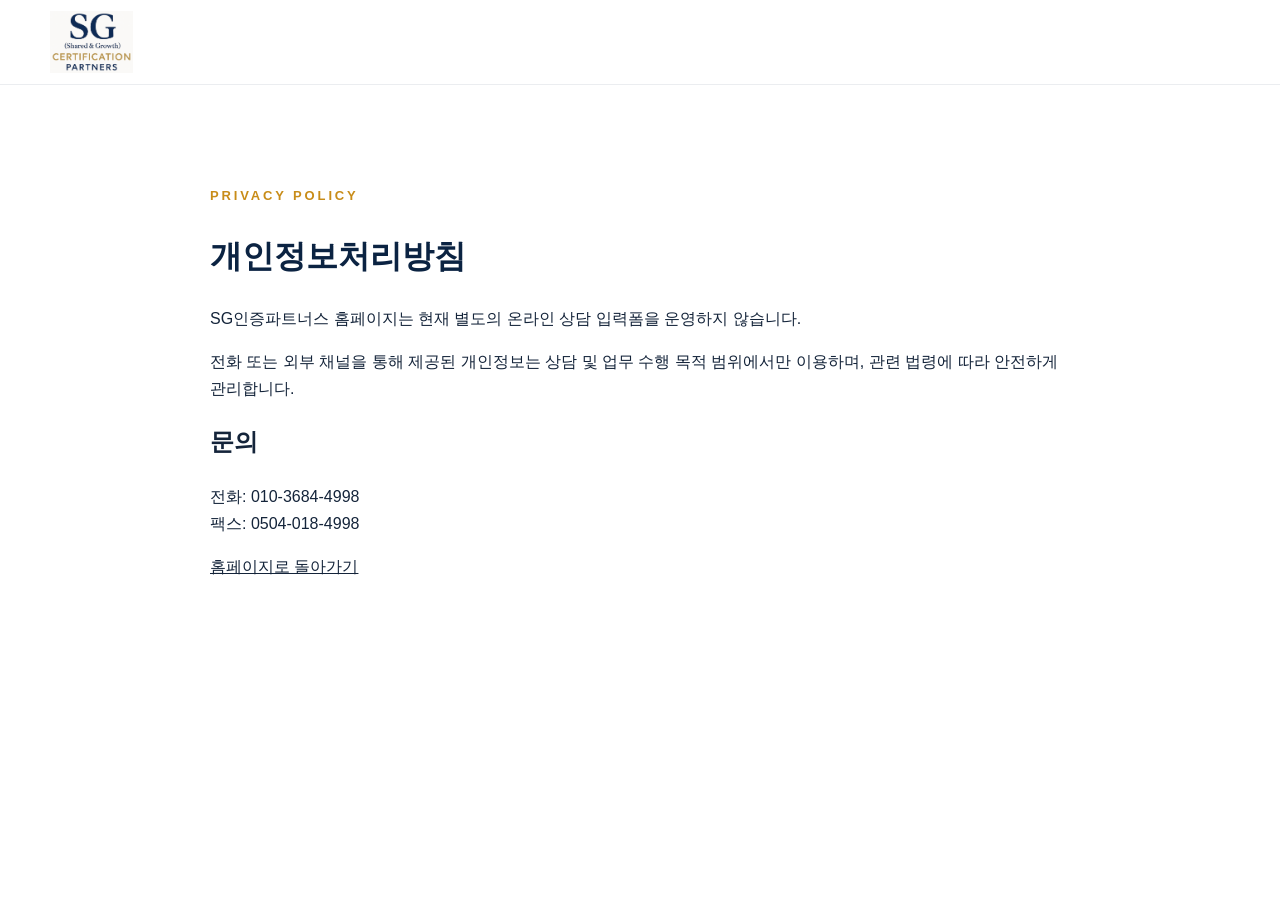
==== commit 9732ccb1: "Add files via upload" ====
--- a/privacy.html
+++ b/privacy.html
@@ -1 +1,27 @@
-<!doctype html><html lang="ko"><head><meta charset="utf-8"><meta name="viewport" content="width=device-width,initial-scale=1"><title>개인정보처리방침 | SG인증파트너스</title><link rel="stylesheet" href="assets/style.css"></head><body><header class="site-header"><div class="container nav-wrap"><a class="logo" href="index.html"><img src="assets/sg-logo.webp" alt="SG"><span><b>SG인증파트너스</b><small>SHARED &amp; GROWTH</small></span></a></div></header><main class="section"><div class="container" style="max-width:850px"><p class="eyebrow navy">PRIVACY POLICY</p><h1 style="color:#071d38">개인정보처리방침</h1><p style="line-height:1.9;color:#667085">SG인증파트너스는 상담 과정에서 제공받은 개인정보를 상담 및 업무 안내 목적 범위에서 처리합니다. 수집 항목, 보유 기간, 파기 절차 등 구체적인 내용은 실제 상담 접수 방식과 운영 정책에 맞춰 확정하여 게시해야 합니다.</p><p style="line-height:1.9;color:#667085">현재 홈페이지는 전화 및 외부 블로그 연결만 제공하며, 홈페이지 내에서 개인정보를 직접 입력받는 상담 폼은 운영하지 않습니다.</p><a class="btn gold" href="index.html">홈으로 돌아가기</a></div></main></body></html>+<!doctype html>
+<html lang="ko">
+<head>
+  <meta charset="utf-8">
+  <meta name="viewport" content="width=device-width, initial-scale=1">
+  <title>개인정보처리방침 | SG인증파트너스</title>
+  <link rel="stylesheet" href="assets/style.css">
+</head>
+<body>
+  <header class="site-header">
+    <div class="container header-inner">
+      <a class="brand" href="index.html"><img src="assets/sg-logo-original.png" alt="SG인증파트너스"></a>
+    </div>
+  </header>
+  <main class="section">
+    <div class="container" style="max-width:860px">
+      <p class="eyebrow dark">PRIVACY POLICY</p>
+      <h1 style="color:#0b2342">개인정보처리방침</h1>
+      <p>SG인증파트너스 홈페이지는 현재 별도의 온라인 상담 입력폼을 운영하지 않습니다.</p>
+      <p>전화 또는 외부 채널을 통해 제공된 개인정보는 상담 및 업무 수행 목적 범위에서만 이용하며, 관련 법령에 따라 안전하게 관리합니다.</p>
+      <h2>문의</h2>
+      <p>전화: 010-3684-4998<br>팩스: 0504-018-4998</p>
+      <p><a href="index.html">홈페이지로 돌아가기</a></p>
+    </div>
+  </main>
+</body>
+</html>
--- a/assets/style.css
+++ b/assets/style.css
@@ -1,5 +1,160 @@
-
-:root{--navy:#071d38;--navy2:#102f55;--gold:#c99835;--gold2:#e3bf72;--cream:#f8f4eb;--ink:#16243a;--muted:#667085;--line:#e5e9ef;--white:#fff;--shadow:0 24px 70px rgba(7,29,56,.12)}
-*{box-sizing:border-box}html{scroll-behavior:smooth}body{margin:0;font-family:"Noto Sans KR",sans-serif;color:var(--ink);background:#fff;word-break:keep-all}a{color:inherit}.container{width:min(1160px,calc(100% - 40px));margin:auto}.skip{position:absolute;left:-9999px}.skip:focus{left:10px;top:10px;z-index:999;background:#fff;padding:10px}.site-header{height:86px;background:rgba(255,255,255,.94);border-bottom:1px solid #edf0f4;position:sticky;top:0;z-index:90;backdrop-filter:blur(15px)}.nav-wrap{height:100%;display:flex;align-items:center;justify-content:space-between}.logo{display:flex;align-items:center;gap:14px;text-decoration:none}.logo img{width:58px;height:49px;object-fit:contain}.logo span{display:flex;flex-direction:column}.logo b{font-size:18px;color:var(--navy)}.logo small{font-size:10px;letter-spacing:2.5px;color:var(--gold);font-weight:800;margin-top:3px}.nav{display:flex;align-items:center;gap:32px}.nav a{text-decoration:none;font-size:15px;font-weight:700;color:#2e3a4d}.nav a:hover{color:var(--gold)}.nav .nav-cta{background:var(--navy);color:#fff;padding:14px 20px;border-radius:12px}.menu-btn{display:none;background:none;border:0;padding:5px}.menu-btn span{display:block;width:24px;height:2px;background:var(--navy);margin:5px}.hero{position:relative;overflow:hidden;background:linear-gradient(120deg,#061a34 0%,#0c2d55 58%,#173e6b 100%);color:#fff;padding:94px 0 88px}.hero:before{content:"";position:absolute;inset:0;background-image:linear-gradient(rgba(255,255,255,.035) 1px,transparent 1px),linear-gradient(90deg,rgba(255,255,255,.035) 1px,transparent 1px);background-size:52px 52px;mask-image:linear-gradient(to right,#000,transparent 80%)}.hero-glow{position:absolute;border-radius:50%;filter:blur(4px)}.hero-glow-a{width:440px;height:440px;background:rgba(201,152,53,.12);right:-120px;top:-120px}.hero-glow-b{width:260px;height:260px;background:rgba(75,132,190,.12);left:-100px;bottom:-100px}.hero-grid{position:relative;display:grid;grid-template-columns:1.18fr .82fr;gap:74px;align-items:center}.eyebrow{font-size:12px;letter-spacing:3px;font-weight:900;color:var(--gold2);margin:0 0 20px}.eyebrow.navy{color:var(--gold)}.hero h1{font-size:clamp(48px,5.4vw,76px);line-height:1.13;letter-spacing:-3px;margin:0 0 26px;font-weight:900}.hero h1 em{font-style:normal;color:#e7c477}.lead{font-size:18px;line-height:1.9;color:#d7e0eb;max-width:690px;margin:0 0 34px}.hero-actions{display:flex;gap:12px;flex-wrap:wrap}.btn{display:inline-flex;align-items:center;justify-content:center;min-height:52px;padding:0 22px;border-radius:10px;text-decoration:none;font-weight:800;font-size:15px;transition:.25s}.btn.gold{background:linear-gradient(135deg,#d5a646,#bd8424);color:#071d38;box-shadow:0 12px 30px rgba(201,152,53,.24)}.btn.gold:hover{transform:translateY(-2px)}.btn.line{border:1px solid rgba(255,255,255,.3);color:#fff}.hero-points{display:grid;grid-template-columns:repeat(3,1fr);gap:14px;margin-top:38px;padding-top:24px;border-top:1px solid rgba(255,255,255,.16)}.hero-points span{font-size:13px;color:#dce5ef}.hero-points span:before{content:"•";color:var(--gold2);margin-right:8px}.strategy-card{background:linear-gradient(160deg,rgba(255,255,255,.14),rgba(255,255,255,.08));border:1px solid rgba(255,255,255,.2);border-radius:26px;padding:32px;box-shadow:0 30px 80px rgba(0,0,0,.22);backdrop-filter:blur(12px)}.card-top span{display:block;font-size:11px;letter-spacing:2.5px;color:var(--gold2);font-weight:900}.card-top b{display:block;font-size:25px;margin-top:12px}.map-steps{margin-top:25px;display:grid;gap:12px}.map-steps>div{display:flex;gap:15px;align-items:center;background:rgba(255,255,255,.095);padding:15px;border-radius:14px}.map-steps i{font-style:normal;width:38px;height:38px;border-radius:50%;display:grid;place-items:center;background:var(--gold);color:var(--navy);font-weight:900;font-size:12px;flex:none}.map-steps span{display:flex;flex-direction:column}.map-steps b{font-size:15px}.map-steps small{color:#c9d4e1;margin-top:4px}.card-note{display:flex;justify-content:space-between;align-items:center;border-top:1px solid rgba(255,255,255,.15);margin-top:22px;padding-top:18px}.card-note span{font-size:10px;letter-spacing:2px;color:var(--gold2)}.card-note strong{font-size:13px}.intro-strip{border-bottom:1px solid var(--line);background:#fff}.strip-grid{display:grid;grid-template-columns:repeat(4,1fr)}.strip-grid>div{padding:25px 22px;display:flex;gap:17px;align-items:center;border-right:1px solid var(--line)}.strip-grid>div:first-child{border-left:1px solid var(--line)}.strip-grid b{color:var(--gold);font-family:"Playfair Display",serif;font-size:19px}.strip-grid span{font-weight:800}.strip-grid small{display:block;color:var(--muted);font-size:12px;font-weight:500;margin-top:4px}.section{padding:110px 0}.about{background:#fbfaf7}.about-grid{display:grid;grid-template-columns:.82fr 1.18fr;gap:90px;align-items:center}.portrait{position:relative;max-width:430px}.portrait-frame{background:#dfe4e9;border-radius:26px 26px 8px 8px;overflow:hidden;box-shadow:var(--shadow)}.portrait-frame img{width:100%;display:block}.portrait:before{content:"";position:absolute;width:160px;height:160px;border:1px solid var(--gold);border-radius:50%;left:-55px;top:-45px;z-index:0}.portrait-frame{position:relative;z-index:1}.portrait-label{position:absolute;z-index:2;right:-32px;bottom:28px;background:var(--navy);color:#fff;padding:18px 26px;border-radius:12px;box-shadow:0 18px 45px rgba(7,29,56,.25)}.portrait-label span{display:block;font-size:11px;color:var(--gold2);letter-spacing:1px}.portrait-label b{font-size:20px}.about-copy h2,.section-head h2,.roadmap h2,.contact h2{font-size:clamp(34px,4vw,52px);line-height:1.3;letter-spacing:-2px;margin:0 0 25px;color:var(--navy)}.about-copy>p:not(.eyebrow){font-size:17px;line-height:2;color:#526071}.about-copy blockquote{margin:30px 0;padding:22px 0 22px 24px;border-left:3px solid var(--gold);font-size:24px;color:var(--navy);font-weight:800}.signature{display:flex;flex-direction:column}.signature b{color:var(--gold);letter-spacing:2px}.signature span{margin-top:5px;color:var(--muted);font-size:14px}.services{background:#fff}.section-head{display:flex;justify-content:space-between;align-items:end;margin-bottom:48px}.section-head>p{max-width:500px;color:var(--muted);line-height:1.8}.service-grid{display:grid;grid-template-columns:repeat(3,1fr);gap:18px}.service-card{border:1px solid var(--line);padding:32px;border-radius:18px;min-height:270px;transition:.28s;background:#fff}.service-card:hover{transform:translateY(-7px);box-shadow:var(--shadow);border-color:transparent}.service-card>span{display:inline-grid;place-items:center;width:38px;height:38px;border-radius:50%;background:var(--cream);color:var(--gold);font-weight:900;font-size:12px}.service-card h3{font-size:22px;color:var(--navy);margin:22px 0 12px}.service-card p{color:var(--muted);line-height:1.8;font-size:14px}.service-card b{display:block;margin-top:22px;padding-top:18px;border-top:1px solid var(--line);font-size:13px;color:#455468}.roadmap{background:var(--cream)}.roadmap-box{background:linear-gradient(120deg,#071d38,#123d6b);border-radius:28px;color:#fff;padding:58px;box-shadow:var(--shadow)}.roadmap-box{display:grid;grid-template-columns:.78fr 1.22fr;gap:55px;align-items:center}.roadmap-box h2{color:#fff;font-size:43px}.roadmap-copy>p:last-child{color:#d1dae6;line-height:1.8}.roadmap-flow{display:grid;grid-template-columns:1fr auto 1fr auto 1fr auto 1fr;gap:9px;align-items:center}.roadmap-flow>div{min-height:155px;background:rgba(255,255,255,.1);border:1px solid rgba(255,255,255,.14);border-radius:15px;padding:20px;display:flex;flex-direction:column}.roadmap-flow>span{color:var(--gold2);font-weight:900}.roadmap-flow i{font-style:normal;color:var(--gold2);font-size:12px}.roadmap-flow b{margin-top:22px;font-size:16px}.roadmap-flow small{margin-top:8px;color:#cbd6e2;line-height:1.5}.process{background:#fff}.process-grid{display:grid;grid-template-columns:repeat(5,1fr);border-top:1px solid var(--line);border-bottom:1px solid var(--line)}.process-grid>div{padding:35px 24px;border-right:1px solid var(--line)}.process-grid>div:first-child{border-left:1px solid var(--line)}.process-grid i{font-style:normal;color:var(--gold);font-weight:900}.process-grid h3{font-size:19px;color:var(--navy);margin:20px 0 10px}.process-grid p{font-size:14px;color:var(--muted);line-height:1.7}.contact{padding-top:30px}.contact-box{background:linear-gradient(120deg,#0a2443,#173f6b);border-radius:28px;padding:58px;color:#fff;display:flex;align-items:center;justify-content:space-between;box-shadow:var(--shadow)}.contact-box h2{color:#fff;margin-bottom:16px}.contact-box p{color:#d6e0eb}.contact-actions{display:flex;flex-direction:column;gap:10px;min-width:260px}.btn.light{background:#fff;color:var(--navy)}.contact-actions small{text-align:center;color:#c8d4df}.footer-grid{display:flex;justify-content:space-between;padding:45px 0}footer{background:#06182f;color:#c9d3df;margin-top:80px}.footer-brand{display:flex;align-items:center;gap:15px}.footer-brand img{width:65px;background:#fff;border-radius:8px;padding:5px}.footer-brand div{display:flex;flex-direction:column}.footer-brand b{color:#fff}.footer-brand span{font-size:10px;letter-spacing:2px;color:var(--gold2);margin-top:5px}footer p{margin:4px 0;font-size:13px}footer a{font-size:13px;color:#fff}.copyright{padding:20px 0;border-top:1px solid rgba(255,255,255,.1);font-size:12px}.floating-call{position:fixed;right:24px;bottom:24px;width:58px;height:58px;border-radius:50%;background:var(--gold);color:var(--navy);display:grid;place-items:center;text-decoration:none;font-size:24px;font-weight:900;box-shadow:0 15px 35px rgba(0,0,0,.23);z-index:50}.reveal{opacity:0;transform:translateY(24px);transition:.7s ease}.reveal.show{opacity:1;transform:none}.delay-1{transition-delay:.12s}.delay-2{transition-delay:.24s}
-@media(max-width:960px){.nav{position:absolute;left:0;right:0;top:86px;background:#fff;padding:20px;display:none;flex-direction:column;box-shadow:0 18px 30px rgba(0,0,0,.08)}.nav.open{display:flex}.menu-btn{display:block}.hero-grid,.about-grid,.roadmap-box{grid-template-columns:1fr}.strategy-card{max-width:630px}.strip-grid{grid-template-columns:repeat(2,1fr)}.service-grid{grid-template-columns:repeat(2,1fr)}.roadmap-flow{grid-template-columns:1fr 1fr}.roadmap-flow>span{display:none}.process-grid{grid-template-columns:repeat(2,1fr)}.contact-box{align-items:flex-start;gap:30px;flex-direction:column}}
-@media(max-width:620px){.container{width:min(100% - 28px,1160px)}.site-header{height:74px}.logo img{width:46px;height:40px}.logo b{font-size:15px}.logo small{font-size:8px}.nav{top:74px}.hero{padding:65px 0}.hero h1{font-size:43px;letter-spacing:-2px}.lead{font-size:16px}.hero-points{grid-template-columns:1fr}.strategy-card{padding:22px}.strip-grid,.service-grid,.roadmap-flow,.process-grid{grid-template-columns:1fr}.strip-grid>div{border-left:1px solid var(--line)}.section{padding:78px 0}.about-grid{gap:50px}.portrait-label{right:10px}.section-head{display:block}.roadmap-box,.contact-box{padding:32px 23px}.roadmap-box h2{font-size:34px}.process-grid>div{border-left:1px solid var(--line)}.footer-grid{flex-direction:column;gap:25px}.contact-actions{width:100%;min-width:0}.hero-actions .btn{width:100%}}
+:root{
+  --navy:#0b2342;
+  --navy-2:#12375f;
+  --gold:#d5a43b;
+  --gold-soft:#f1dfb1;
+  --cream:#faf8f3;
+  --text:#14243a;
+  --muted:#667085;
+  --line:#e7e9ee;
+  --white:#fff;
+  --shadow:0 22px 55px rgba(11,35,66,.12);
+}
+*{box-sizing:border-box}
+html{scroll-behavior:smooth}
+body{margin:0;font-family:"Noto Sans KR",Arial,sans-serif;color:var(--text);background:#fff;line-height:1.7}
+img{display:block;max-width:100%}
+a{color:inherit}
+.container{width:min(1180px,calc(100% - 40px));margin:0 auto}
+.sr-only{position:absolute;width:1px;height:1px;padding:0;margin:-1px;overflow:hidden;clip:rect(0,0,0,0);white-space:nowrap;border:0}
+.skip-link{position:fixed;left:16px;top:-60px;z-index:999;background:#fff;padding:10px 16px;border-radius:8px}
+.skip-link:focus{top:16px}
+.site-header{position:sticky;top:0;z-index:100;background:rgba(255,255,255,.96);border-bottom:1px solid rgba(11,35,66,.08);backdrop-filter:blur(12px)}
+.header-inner{height:84px;display:flex;align-items:center;justify-content:space-between}
+.brand img{width:205px;height:62px;object-fit:contain;object-position:left center}
+.main-nav{display:flex;align-items:center;gap:34px;font-weight:700;font-size:15px}
+.main-nav a{text-decoration:none}
+.nav-cta{padding:13px 20px;background:var(--navy);color:#fff;border-radius:12px}
+.menu-toggle{display:none;border:0;background:none;padding:8px}
+.menu-toggle span:not(.sr-only){display:block;width:25px;height:2px;margin:5px;background:var(--navy)}
+.hero{position:relative;background:linear-gradient(105deg,#091f3b,#123a66);color:#fff;overflow:hidden}
+.hero-grid-overlay{position:absolute;inset:0;background-image:linear-gradient(rgba(255,255,255,.035) 1px,transparent 1px),linear-gradient(90deg,rgba(255,255,255,.035) 1px,transparent 1px);background-size:52px 52px}
+.hero-orb{position:absolute;border-radius:50%;background:rgba(222,184,98,.11);filter:blur(2px)}
+.hero-orb-one{width:340px;height:340px;right:-100px;top:-90px}
+.hero-orb-two{width:180px;height:180px;left:-70px;bottom:10px;background:rgba(255,255,255,.05)}
+.hero-inner{position:relative;display:grid;grid-template-columns:1.15fr .85fr;gap:70px;align-items:center;padding:88px 0 78px}
+.eyebrow{margin:0 0 22px;color:#e3b757;font-size:13px;font-weight:900;letter-spacing:.22em}
+.eyebrow.dark{color:#c88c18}
+.hero h1{margin:0;font-size:clamp(48px,5.3vw,78px);line-height:1.12;letter-spacing:-.05em}
+.hero h1 span{color:#efc667}
+.hero-description{max-width:690px;margin:28px 0 0;color:#d8e0ea;font-size:18px}
+.hero-actions{display:flex;gap:12px;flex-wrap:wrap;margin-top:34px}
+.button{display:inline-flex;align-items:center;justify-content:center;min-height:52px;padding:0 22px;border-radius:10px;text-decoration:none;font-weight:900;transition:.2s}
+.button:hover{transform:translateY(-2px)}
+.button-gold{background:var(--gold);color:#11243d;box-shadow:0 10px 28px rgba(213,164,59,.25)}
+.button-outline{border:1px solid rgba(255,255,255,.35);color:#fff}
+.button-white{background:#fff;color:var(--navy)}
+.hero-points{display:grid;grid-template-columns:repeat(3,1fr);gap:14px;margin-top:36px;padding-top:24px;border-top:1px solid rgba(255,255,255,.2)}
+.hero-points span{font-size:14px}
+.hero-points span:before{content:"•";color:#edbc52;margin-right:8px}
+.hero-roadmap-card{padding:30px;border:1px solid rgba(255,255,255,.22);background:rgba(255,255,255,.12);border-radius:24px;box-shadow:0 24px 50px rgba(0,0,0,.16);backdrop-filter:blur(8px)}
+.card-kicker{margin:0;color:#edbc52;font-size:12px;font-weight:900;letter-spacing:.18em}
+.hero-roadmap-card h2{margin:10px 0 24px;font-size:26px}
+.hero-roadmap-card ol{padding:0;margin:0;list-style:none;display:grid;gap:12px}
+.hero-roadmap-card li{display:flex;align-items:center;gap:15px;padding:15px;background:rgba(255,255,255,.12);border-radius:14px}
+.hero-roadmap-card li b{display:grid;place-items:center;flex:0 0 38px;height:38px;border-radius:50%;background:var(--gold);color:var(--navy)}
+.hero-roadmap-card li span{display:grid}
+.hero-roadmap-card li small{color:#ccd7e4}
+.card-footer{display:flex;justify-content:space-between;gap:20px;margin-top:22px;padding-top:20px;border-top:1px solid rgba(255,255,255,.2);font-size:12px}
+.card-footer span{color:#edbc52;letter-spacing:.16em;font-weight:900}
+.hero-category-bar{position:relative;background:#fff;color:var(--text);border-bottom:1px solid var(--line)}
+.category-grid{display:grid;grid-template-columns:repeat(4,1fr)}
+.category-grid>div{display:flex;gap:16px;align-items:center;padding:22px;border-left:1px solid var(--line)}
+.category-grid>div:last-child{border-right:1px solid var(--line)}
+.category-grid b{color:#c9942c;font-size:22px}
+.category-grid span{display:grid}
+.category-grid small{color:var(--muted)}
+.section{padding:100px 0}
+.about-section{background:var(--cream)}
+.about-grid{display:grid;grid-template-columns:.9fr 1.1fr;gap:90px;align-items:center}
+.about-photo-wrap{position:relative;max-width:470px}
+.gold-ring{position:absolute;width:160px;height:160px;border:1px solid var(--gold);border-radius:50%;left:-55px;top:-45px}
+.photo-frame{position:relative;overflow:hidden;border-radius:22px;background:#d8dde4;box-shadow:var(--shadow)}
+.photo-frame img{width:100%;height:620px;object-fit:cover;object-position:center top}
+.name-card{position:absolute;right:-25px;bottom:28px;display:grid;min-width:220px;padding:18px 22px;background:var(--navy);color:#fff;border-radius:14px;box-shadow:var(--shadow)}
+.name-card small{color:#e3b757}
+.name-card strong{font-size:24px}
+.name-card span{font-size:12px;color:#d8e0ea}
+.about-copy h2,.section-heading h2{margin:0;color:var(--navy);font-size:clamp(34px,4vw,52px);line-height:1.3;letter-spacing:-.04em}
+.about-copy>p{margin-top:28px;color:#516176;font-size:17px}
+.about-copy blockquote{margin:30px 0;padding:18px 0 18px 22px;border-left:3px solid var(--gold);font-size:25px;font-weight:900;color:var(--navy)}
+.shared-growth{display:grid;gap:2px}
+.shared-growth strong{color:#c89023;letter-spacing:.12em}
+.shared-growth span{color:#738095}
+.services-section{background:#fff}
+.section-heading{max-width:760px;margin-bottom:44px}
+.section-heading>p:last-child{color:var(--muted)}
+.service-grid{display:grid;grid-template-columns:repeat(3,1fr);gap:20px}
+.service-card{position:relative;min-height:250px;padding:30px;border:1px solid var(--line);border-radius:18px;background:#fff;transition:.25s}
+.service-card:hover{transform:translateY(-7px);box-shadow:var(--shadow);border-color:#dcc68f}
+.service-no{color:#c9962f;font-weight:900}
+.service-card h3{margin:22px 0 12px;color:var(--navy);font-size:23px}
+.service-card p{margin:0;color:#5f6d7e}
+.service-card small{position:absolute;left:30px;bottom:26px;color:#a07b2f;font-weight:700}
+.roadmap-section{background:var(--navy);color:#fff}
+.roadmap-layout{display:grid;grid-template-columns:.7fr 1.3fr;gap:60px;align-items:center}
+.section-heading.light h2{color:#fff}
+.section-heading.light>p:last-child{color:#c8d3df}
+.roadmap-flow{display:grid;grid-template-columns:1fr auto 1fr;gap:16px;align-items:center}
+.roadmap-flow div{display:grid;min-height:155px;padding:24px;border:1px solid rgba(255,255,255,.16);border-radius:16px;background:rgba(255,255,255,.07)}
+.roadmap-flow div:nth-of-type(3),.roadmap-flow div:nth-of-type(4){margin-top:8px}
+.roadmap-flow b{color:#e3b757;font-size:12px}
+.roadmap-flow strong{margin:12px 0 5px;font-size:20px}
+.roadmap-flow span{color:#c7d2df;font-size:14px}
+.roadmap-flow i{font-style:normal;color:#e3b757;font-size:24px}
+.process-section{background:#fff}
+.process-list{display:grid;grid-template-columns:repeat(5,1fr);gap:0;padding:0;margin:0;list-style:none}
+.process-list li{display:grid;min-height:190px;padding:26px;border-top:2px solid var(--navy);border-right:1px solid var(--line)}
+.process-list li:last-child{border-right:0}
+.process-list b{color:#c9942c}
+.process-list strong{margin-top:28px;font-size:20px}
+.process-list span{color:var(--muted);font-size:14px}
+.contact-section{padding-top:40px;background:#fff}
+.contact-card{display:flex;align-items:center;justify-content:space-between;gap:40px;padding:55px 60px;border-radius:24px;background:linear-gradient(120deg,#0b2342,#174a7b);color:#fff;box-shadow:var(--shadow)}
+.contact-card h2{margin:0;font-size:clamp(32px,4vw,50px);line-height:1.25}
+.contact-card p{color:#d5dfeb}
+.contact-actions{display:flex;gap:12px;flex-wrap:wrap}
+.site-footer{padding:45px 0 24px;background:#071a31;color:#fff}
+.footer-grid{display:flex;align-items:center;justify-content:space-between;gap:40px}
+.footer-grid img{width:165px;height:105px;object-fit:contain;background:#fff;border-radius:8px;padding:5px}
+.footer-grid p{color:#b8c5d4}
+.footer-info{display:flex;gap:18px;flex-wrap:wrap;color:#cad4df;font-size:14px}
+.footer-info a{color:#fff}
+.copyright{margin-top:26px;padding-top:20px;border-top:1px solid rgba(255,255,255,.1);color:#8495a9;font-size:13px}
+.floating-call{position:fixed;right:24px;bottom:24px;z-index:90;display:grid;place-items:center;width:58px;height:58px;border-radius:50%;background:var(--gold);color:var(--navy);text-decoration:none;font-size:24px;box-shadow:0 14px 32px rgba(0,0,0,.2)}
+.reveal{opacity:0;transform:translateY(24px);transition:opacity .7s ease,transform .7s ease}
+.reveal.visible{opacity:1;transform:none}
+@media(max-width:960px){
+  .main-nav{position:fixed;left:20px;right:20px;top:76px;display:none;flex-direction:column;align-items:stretch;padding:22px;background:#fff;border-radius:14px;box-shadow:var(--shadow)}
+  .main-nav.open{display:flex}
+  .menu-toggle{display:block}
+  .hero-inner,.about-grid,.roadmap-layout{grid-template-columns:1fr}
+  .hero-roadmap-card{max-width:680px}
+  .category-grid{grid-template-columns:repeat(2,1fr)}
+  .service-grid{grid-template-columns:repeat(2,1fr)}
+  .process-list{grid-template-columns:repeat(2,1fr)}
+  .contact-card{align-items:flex-start;flex-direction:column}
+  .about-photo-wrap{margin-left:auto;margin-right:auto}
+}
+@media(max-width:640px){
+  .container{width:min(100% - 28px,1180px)}
+  .header-inner{height:72px}
+  .brand img{width:165px;height:54px}
+  .hero-inner{padding:64px 0 54px}
+  .hero h1{font-size:46px}
+  .hero-description{font-size:16px}
+  .hero-points{grid-template-columns:1fr}
+  .category-grid,.service-grid,.process-list{grid-template-columns:1fr}
+  .category-grid>div{border-right:1px solid var(--line)}
+  .section{padding:76px 0}
+  .about-grid{gap:52px}
+  .photo-frame img{height:500px}
+  .name-card{right:12px;bottom:16px;min-width:190px}
+  .roadmap-flow{grid-template-columns:1fr}
+  .roadmap-flow i{transform:rotate(90deg);justify-self:center}
+  .process-list li{border-right:0}
+  .contact-card{padding:36px 24px}
+  .contact-actions,.contact-actions a{width:100%}
+  .footer-grid{align-items:flex-start;flex-direction:column}
+  .footer-info{flex-direction:column;gap:8px}
+}
